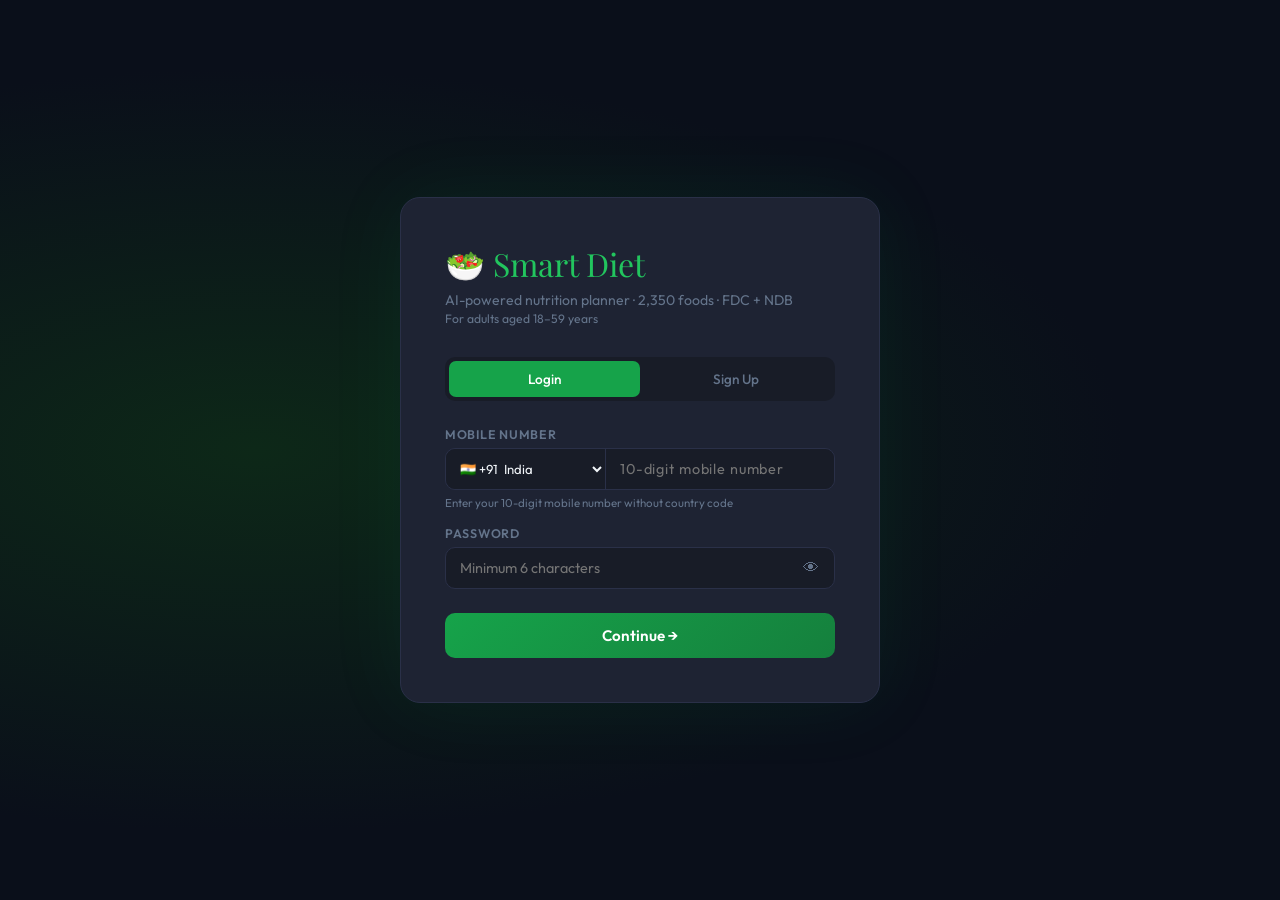
==== index.html @ 5bdab07c "Fix startup crash" ====
<!DOCTYPE html>
<html lang="en">
<head>
<meta charset="UTF-8"/>
<meta name="viewport" content="width=device-width, initial-scale=1.0"/>
<title>Smart Diet Planner</title>
<link href="https://fonts.googleapis.com/css2?family=Playfair+Display:wght@700;900&family=Outfit:wght@300;400;500;600;700&display=swap" rel="stylesheet"/>
<link rel="stylesheet" href="css/styles.css"/>
<!-- ▼ PRODUCTION CONFIG — replace with your Render URL after deploying ▼ -->
<script>
  // Set your Render backend URL here after deploying:
  // window.SMARTDIET_API_URL = 'https://smartdiet-api.onrender.com';
  window.SMARTDIET_API_URL = '';  // Vercel proxies /api/* to Render — leave empty!
</script>
</head>
<body>

<!-- ═══════════════════════════════════════════════════════
     SCREEN 1 — LOGIN / SIGN-UP
════════════════════════════════════════════════════════ -->
<div id="screen-login" class="screen active">
  <div class="login-box">
    <div class="login-title">🥗 Smart Diet</div>
    <div class="login-sub">
      AI-powered nutrition planner · 2,350 foods · FDC + NDB<br/>
      <span style="font-size:.76rem;color:var(--muted)">For adults aged 18–59 years</span>
    </div>

    <div class="mode-toggle">
      <button class="mode-btn active" id="btn-login"  onclick="setMode('login')">Login</button>
      <button class="mode-btn"        id="btn-signup" onclick="setMode('signup')">Sign Up</button>
    </div>

    <!-- ── Sign-up only fields ── -->
    <div id="signup-fields" style="display:none">

      <div style="display:grid;grid-template-columns:1fr 1fr;gap:12px">
        <div class="form-group">
          <label class="form-label">First Name</label>
          <input class="form-input" id="in-fname" placeholder="First name" autocomplete="given-name"/>
        </div>
        <div class="form-group">
          <label class="form-label">Last Name</label>
          <input class="form-input" id="in-lname" placeholder="Last name" autocomplete="family-name"/>
        </div>
      </div>

      <!-- Age field with validation hint -->
      <div class="form-group">
        <label class="form-label">Age (years)</label>
        <input class="form-input" id="in-age" type="number" min="18" max="59"
               placeholder="Enter your age (18–59)" oninput="checkAgeInput(this)"/>
        <div class="form-hint">Must be between 18 and 59 years.</div>
        <div class="age-warn" id="age-warn">
          ⚠ This app supports users aged 18–59 only. Please check your age.
        </div>
      </div>

      <!-- Diet preference -->
      <div class="form-group">
        <label class="form-label">Diet Preference</label>
        <select class="form-select" id="in-diet">
          <option value="vegan">🌱 Vegan</option>
          <option value="non-veg">🍗 Non-Vegetarian</option>
        </select>
      </div>

      <!-- Diabetic status — radio cards -->
      <div class="form-group">
        <label class="form-label">Diabetic Status</label>
        <div class="radio-group" id="diabetic-group">
          <label class="radio-card" id="rc-no" onclick="selectDiabetic('no')">
            <input type="radio" name="diabetic" id="diab-no" value="no" checked/>
            <div>
              <div class="rc-label">✅ Non-Diabetic</div>
              <div class="rc-sub">Standard WHO/FAO targets</div>
            </div>
          </label>
          <label class="radio-card" id="rc-yes" onclick="selectDiabetic('yes')">
            <input type="radio" name="diabetic" id="diab-yes" value="yes"/>
            <div>
              <div class="rc-label">🩺 Diabetic</div>
              <div class="rc-sub">ADA 2024 — low sugar, high fiber</div>
            </div>
          </label>
        </div>
      </div>

    </div><!-- /signup-fields -->

    <!-- ── Shared fields ── -->
    <div class="form-group">
      <label class="form-label">Mobile Number</label>
      <div class="phone-input-wrap">
        <select class="phone-country-select" id="in-country" onchange="updateCountryFlag()">
          <option value="+91"  data-flag="🇮🇳" selected>🇮🇳 +91 &nbsp;India</option>
          <option value="+1"   data-flag="🇺🇸">🇺🇸 +1 &nbsp;&nbsp;USA</option>
          <option value="+1"   data-flag="🇨🇦">🇨🇦 +1 &nbsp;&nbsp;Canada</option>
          <option value="+44"  data-flag="🇬🇧">🇬🇧 +44 &nbsp;UK</option>
          <option value="+61"  data-flag="🇦🇺">🇦🇺 +61 &nbsp;Australia</option>
          <option value="+971" data-flag="🇦🇪">🇦🇪 +971 UAE</option>
          <option value="+65"  data-flag="🇸🇬">🇸🇬 +65 &nbsp;Singapore</option>
          <option value="+60"  data-flag="🇲🇾">🇲🇾 +60 &nbsp;Malaysia</option>
          <option value="+49"  data-flag="🇩🇪">🇩🇪 +49 &nbsp;Germany</option>
          <option value="+33"  data-flag="🇫🇷">🇫🇷 +33 &nbsp;France</option>
          <option value="+86"  data-flag="🇨🇳">🇨🇳 +86 &nbsp;China</option>
          <option value="+81"  data-flag="🇯🇵">🇯🇵 +81 &nbsp;Japan</option>
          <option value="+82"  data-flag="🇰🇷">🇰🇷 +82 &nbsp;South Korea</option>
          <option value="+55"  data-flag="🇧🇷">🇧🇷 +55 &nbsp;Brazil</option>
          <option value="+27"  data-flag="🇿🇦">🇿🇦 +27 &nbsp;South Africa</option>
          <option value="+234" data-flag="🇳🇬">🇳🇬 +234 Nigeria</option>
          <option value="+92"  data-flag="🇵🇰">🇵🇰 +92 &nbsp;Pakistan</option>
          <option value="+880" data-flag="🇧🇩">🇧🇩 +880 Bangladesh</option>
          <option value="+94"  data-flag="🇱🇰">🇱🇰 +94 &nbsp;Sri Lanka</option>
          <option value="+977" data-flag="🇳🇵">🇳🇵 +977 Nepal</option>
        </select>
        <input class="phone-number-input" id="in-mobile" type="tel"
               placeholder="10-digit mobile number"
               maxlength="10" pattern="[0-9]{10}"
               oninput="validatePhone(this)"
               autocomplete="tel-national"/>
      </div>
      <div class="phone-hint" id="phone-hint">
        Enter your 10-digit mobile number without country code
      </div>
      <div class="phone-warn" id="phone-warn" style="display:none">
        ⚠ Please enter a valid 10-digit mobile number (digits only)
      </div>
    </div>
    <div class="form-group">
      <label class="form-label">Password</label>
      <div class="password-wrap">
        <input class="form-input" id="in-pass" type="password"
               placeholder="Minimum 6 characters"
               autocomplete="current-password" oninput="validatePassword(this)"/>
        <button type="button" class="pass-toggle" onclick="togglePassword()" title="Show/hide password">👁</button>
      </div>
      <div class="pass-strength-wrap" id="pass-strength-wrap" style="display:none">
        <div class="pass-strength-bar" id="pass-strength-bar"></div>
        <span class="pass-strength-label" id="pass-strength-label"></span>
      </div>
    </div>

    <button class="btn-primary" onclick="handleAuth()">Continue →</button>
    <div class="login-err" id="login-err"></div>
  </div>
</div>

<!-- ═══════════════════════════════════════════════════════
     SCREEN 2 — MAIN APPLICATION
════════════════════════════════════════════════════════ -->
<div id="screen-app" class="screen">

  <!-- ── Topbar ── -->
  <div class="topbar">
    <div class="logo">
      Smart<span>Diet</span>
      <span class="db-badge">2,350 foods · FDC + NDB</span>
    </div>
    <div class="topbar-right">
      <span id="profile-pill" class="profile-pill healthy">✅ Non-Diabetic</span>
      <div class="user-chip" id="user-chip">User</div>
      <button class="btn-ghost" onclick="signOut()">Sign Out</button>
    </div>
  </div>

  <!-- ── Navigation Tabs ── -->
  <div class="nav-tabs">
    <div class="nav-tab active" id="tab-menu"     onclick="switchTab('menu')"    >📋 Main Menu</div>
    <div class="nav-tab"        id="tab-log"      onclick="switchTab('log')"     >📝 Log Meals</div>
    <div class="nav-tab"        id="tab-plan"     onclick="switchTab('plan')"    >🗓 Weekly Plan</div>
    <div class="nav-tab"        id="tab-summary"  onclick="switchTab('summary')" >📊 Nutrient Summary</div>
    <div class="nav-tab"        id="tab-overview" onclick="switchTab('overview')">📈 Weekly Overview</div>
  </div>

  <!-- ════════════════════════════════════════════
       TAB 1 — MAIN MENU (personalised targets)
  ════════════════════════════════════════════ -->
  <div class="content" id="tab-content-menu">
    <div class="section-title">Ideal Nutrient Intake</div>
    <div class="section-sub">
      Personalised WHO/FAO + ADA 2024 targets for your profile.
      All meal recommendations are generated against these values.
    </div>

    <!-- Profile banner — populated by renderMainMenu() in ui.js -->
    <div id="menu-profile-banner"></div>

    <!-- Ideal cards — populated by renderMainMenu() in ui.js -->
    <div class="ideal-grid" id="menu-ideal-grid">
      <!-- Rendered dynamically per user profile -->
    </div>

    <!-- Daily totals table -->
    <div class="section-title" style="font-size:1.1rem;margin-bottom:10px">Daily Totals</div>
    <div class="table-wrap">
      <table class="data-table">
        <thead>
          <tr>
            <th>Nutrient</th><th>Break-fast</th><th>Lunch</th>
            <th>Snacks</th><th>Dinner</th><th>Daily Total</th>
          </tr>
        </thead>
        <tbody id="menu-totals-table">
          <!-- Rendered dynamically per user profile -->
        </tbody>
      </table>
    </div>
  </div>

  <!-- ════════════════════════════════════════════
       TAB 2 — LOG MEALS
  ════════════════════════════════════════════ -->
  <div class="content fade-in" id="tab-content-log" style="display:none">
    <div class="section-title">Log Your Weekly Meals</div>
    <div class="section-sub" id="log-tab-sub">
      Select a day and log what you ate. Mark skipped meals —
      nutrients are automatically compensated in the next slot.
    </div>

    <div class="day-tabs-row" id="day-tabs-row"></div>

    <div class="adjust-box" id="adjust-box">
      <div class="adjust-box-title">⚡ Missed Meal Compensation Active</div>
      <div class="adjust-box-text" id="adjust-box-text"></div>
    </div>

    <div class="meals-input-grid" id="meals-input-grid"></div>

    <div class="save-row">
      <button class="btn-outline" onclick="clearDay()">Clear Day</button>
      <button class="btn-save"    onclick="saveDay()">Save Day &amp; Generate Plan →</button>
    </div>
  </div>

  <!-- ════════════════════════════════════════════
       TAB 3 — WEEKLY PLAN
  ════════════════════════════════════════════ -->
  <div class="content fade-in" id="tab-content-plan" style="display:none">
    <div class="section-title">Generated Weekly Diet Plan</div>
    <div class="section-sub">
      AI-recommended meals aligned to your profile targets (diet · age · diabetic status).
      Skipped meals show ⚡ Adjusted targets.
    </div>

    <div class="stats-strip"   id="plan-stats"></div>
    <div class="day-tabs-row"  id="plan-day-tabs"></div>
    <div class="plan-grid"     id="plan-grid"></div>
  </div>

  <!-- ════════════════════════════════════════════
       TAB 4 — NUTRIENT SUMMARY
  ════════════════════════════════════════════ -->
  <div class="content fade-in" id="tab-content-summary" style="display:none">
    <div class="section-title">Nutrient Summary</div>
    <div class="section-sub">
      Detailed nutrient breakdown vs your personalised ideal targets.
    </div>

    <div class="selectors-row">
      <span class="sel-label">Day:</span>
      <select class="sel-select" id="sum-day" onchange="renderSummary()"></select>
      <span class="sel-label">Meal:</span>
      <select class="sel-select" id="sum-meal" onchange="renderSummary()">
        <option value="Break-fast">Break-fast</option>
        <option value="Lunch">Lunch</option>
        <option value="Snacks">Snacks</option>
        <option value="Dinner">Dinner</option>
      </select>
      <span class="sel-label">Source:</span>
      <select class="sel-select" id="sum-source" onchange="renderSummary()">
        <option value="log">My Log</option>
        <option value="plan">Generated Plan</option>
      </select>
    </div>

    <div class="table-wrap">
      <table class="data-table">
        <thead>
          <tr>
            <th>Food Name</th><th>Cal</th><th>Protein</th>
            <th>Fat</th><th>Carbs</th><th>Fiber</th><th>Sugar</th>
          </tr>
        </thead>
        <tbody id="sum-tbody"></tbody>
        <tfoot><tr id="sum-tfoot"></tr></tfoot>
      </table>
    </div>

    <div class="section-title" style="font-size:1.1rem;margin-bottom:14px">vs. Ideal Targets</div>
    <div class="vs-grid" id="vs-grid"></div>
  </div>

  <!-- ════════════════════════════════════════════
       TAB 5 — WEEKLY OVERVIEW
  ════════════════════════════════════════════ -->
  <div class="content fade-in" id="tab-content-overview" style="display:none">
    <div class="section-title">Weekly Nutrient Overview</div>
    <div class="section-sub">
      Daily totals vs your profile-specific WHO/FAO + ADA 2024 targets.<br/>
      <span style="color:var(--green)">■ Green</span> = on target (85–115%) &nbsp;
      <span style="color:var(--amber)">■ Amber</span> = below target &nbsp;
      <span style="color:var(--red)">■ Red</span> = exceeds target &nbsp;
      <span style="color:var(--amber);font-size:.8rem">(Sugar row inverted for diabetics — green = under limit)</span>
    </div>
    <div id="weekly-heatmap-wrap"></div>
  </div>

</div><!-- /screen-app -->

<div class="toast" id="toast"></div>

<!-- ════════════════════════════════════════════════════════
     JAVASCRIPT — strict load order
════════════════════════════════════════════════════════ -->
<script src="data/food_db.js"></script>
<script src="js/constants.js"></script>
<script src="js/state.js"></script>
<script src="js/database.js"></script>
<script src="js/compensation.js"></script>
<script src="js/planner.js"></script>
<script src="js/ui.js"></script>
<script src="js/auth.js"></script>
<script src="js/logTab.js"></script>
<script src="js/planTab.js"></script>
<script src="js/summaryTab.js"></script>
<script src="js/overviewTab.js"></script>
<script src="js/app.js"></script>

<!-- Inline helpers for signup form interactivity -->
<script>
'use strict';

/** Live age input validation */
function checkAgeInput(input) {
  const v = parseInt(input.value, 10);
  document.getElementById('age-warn').style.display =
    (!isNaN(v) && (v < 18 || v > 59)) ? 'block' : 'none';
}

/** Visual selection of diabetic radio cards */
function selectDiabetic(val) {
  document.getElementById('rc-no').className  = 'radio-card' + (val === 'no'  ? ' selected-no'  : '');
  document.getElementById('rc-yes').className = 'radio-card' + (val === 'yes' ? ' selected-yes' : '');
  document.getElementById('diab-no').checked  = (val === 'no');
  document.getElementById('diab-yes').checked = (val === 'yes');
  document.getElementById('in-diabetic').value = val;
}

/** Phone number — digits only, exactly 10 */
function validatePhone(input) {
  // Strip non-digits
  input.value = input.value.replace(/\D/g, '').slice(0, 10);
  const warn = document.getElementById('phone-warn');
  const hint = document.getElementById('phone-hint');
  const len  = input.value.length;
  if (len === 0) {
    warn.style.display = 'none'; hint.style.display = 'block';
  } else if (len < 10) {
    warn.style.display = 'none';
    hint.textContent   = (10 - len) + ' more digit' + (10 - len > 1 ? 's' : '') + ' needed';
    hint.style.display = 'block';
  } else {
    warn.style.display = 'none'; hint.style.display = 'none';
  }
}

/** Build full phone ID = countryCode + 10-digit number */
function getFullPhone() {
  const code   = document.getElementById('in-country').value;
  const mobile = document.getElementById('in-mobile').value.trim();
  return code + mobile;   // e.g. "+919876543210"
}

/** Get just the mobile digits */
function getMobileDigits() {
  return document.getElementById('in-mobile').value.trim();
}

/** Update hint when country changes */
function updateCountryFlag() {
  const hint = document.getElementById('phone-hint');
  hint.textContent = 'Enter your 10-digit mobile number without country code';
  hint.style.display = 'block';
}

/** Password strength indicator */
function validatePassword(input) {
  const wrap  = document.getElementById('pass-strength-wrap');
  const bar   = document.getElementById('pass-strength-bar');
  const label = document.getElementById('pass-strength-label');
  const v     = input.value;
  if (!v) { wrap.style.display = 'none'; return; }
  wrap.style.display = 'flex';

  let score = 0;
  if (v.length >= 6)  score++;
  if (v.length >= 10) score++;
  if (/[A-Z]/.test(v)) score++;
  if (/[0-9]/.test(v)) score++;
  if (/[^A-Za-z0-9]/.test(v)) score++;

  const levels = [
    { cls: 'strength-weak',   label: 'Weak',      pct: '20%' },
    { cls: 'strength-weak',   label: 'Weak',      pct: '30%' },
    { cls: 'strength-fair',   label: 'Fair',      pct: '50%' },
    { cls: 'strength-good',   label: 'Good',      pct: '70%' },
    { cls: 'strength-strong', label: 'Strong',    pct: '90%' },
    { cls: 'strength-strong', label: 'Very Strong', pct: '100%' },
  ];
  const lv = levels[Math.min(score, 5)];
  bar.style.width = lv.pct;
  bar.className   = 'pass-strength-bar ' + lv.cls;
  label.textContent = lv.label;
}

/** Toggle password visibility */
function togglePassword() {
  const inp = document.getElementById('in-pass');
  const btn = document.querySelector('.pass-toggle');
  if (inp.type === 'password') { inp.type = 'text';     btn.textContent = '🙈'; }
  else                         { inp.type = 'password'; btn.textContent = '👁'; }
}
</script>

<!-- Hidden select consumed by auth.js for diabetic value -->
<select id="in-diabetic" style="display:none">
  <option value="no" selected>no</option>
  <option value="yes">yes</option>
</select>

</body>
</html>
---- css/styles.css ----
/* ================================================================
   Smart Diet Planner — css/styles.css
   Full design system — dark theme, Playfair Display + Outfit
   Includes: profile banner, diabetic warnings, age/diabetes fields
   ================================================================ */

:root {
  --bg:        #0f1117; --surface: #181c27; --card:   #1e2333; --border: #2a3048;
  --green:     #22c55e; --green2:  #16a34a; --green-dim: #1a3a27;
  --amber:     #f59e0b; --red:     #ef4444; --red-dim:   #3a1a1a;
  --blue:      #3b82f6; --purple:  #a78bfa;
  --text:      #f1f5f9; --muted:   #64748b; --light:  #94a3b8;
  --radius:    14px;    --shadow:  0 4px 24px rgba(0,0,0,.4);
}
*, *::before, *::after { box-sizing: border-box; margin: 0; padding: 0; }
body { background: var(--bg); font-family: 'Outfit', sans-serif; color: var(--text); min-height: 100vh; overflow-x: hidden; }

/* ── SCREENS ── */
.screen { display: none; min-height: 100vh; }
.screen.active { display: flex; flex-direction: column; }

/* ── TOPBAR ── */
.topbar {
  background: linear-gradient(135deg,#0d1f16 0%,#0f1f2e 100%);
  border-bottom: 1px solid var(--border);
  padding: 14px 28px; display: flex; align-items: center; justify-content: space-between;
  position: sticky; top: 0; z-index: 200;
}
.logo { font-family: 'Playfair Display', serif; font-size: 1.3rem; color: var(--green); letter-spacing: .02em; }
.logo span { color: var(--text); font-weight: 300; }
.logo .db-badge { font-size: .6rem; font-weight: 300; color: var(--muted); margin-left: 6px; }
.topbar-right { display: flex; gap: 8px; align-items: center; }
.user-chip {
  background: var(--green-dim); border: 1px solid var(--green2);
  color: var(--green); padding: 5px 14px; border-radius: 99px; font-size: .78rem; font-weight: 600;
}

/* ── Profile pill (next to user chip) ── */
.profile-pill {
  padding: 4px 12px; border-radius: 99px; font-size: .72rem; font-weight: 700;
  border: 1px solid; cursor: default;
}
.profile-pill.healthy  { background: var(--green-dim); color: var(--green);  border-color: var(--green2); }
.profile-pill.diabetic { background: #2a1a0a;           color: var(--amber);  border-color: var(--amber);  }

.btn-ghost {
  background: transparent; border: 1px solid var(--border); color: var(--light);
  padding: 6px 14px; border-radius: 8px; cursor: pointer; font-size: .78rem;
  font-family: 'Outfit', sans-serif; transition: .15s;
}
.btn-ghost:hover { border-color: var(--green); color: var(--green); }

/* ── NAV TABS ── */
.nav-tabs {
  background: var(--surface); border-bottom: 1px solid var(--border);
  display: flex; gap: 2px; padding: 0 28px; overflow-x: auto;
}
.nav-tab {
  padding: 14px 20px; font-size: .82rem; font-weight: 500; color: var(--muted);
  border-bottom: 2px solid transparent; cursor: pointer; white-space: nowrap; transition: .15s;
}
.nav-tab:hover { color: var(--light); }
.nav-tab.active { color: var(--green); border-bottom-color: var(--green); }

.content { flex: 1; padding: 28px; max-width: 1200px; margin: 0 auto; width: 100%; }

/* ── LOGIN ── */
#screen-login {
  background: radial-gradient(ellipse at 20% 50%,#0d2818 0%,#0a0f1a 60%);
  align-items: center; justify-content: center;
}
.login-box {
  background: var(--card); border: 1px solid var(--border); border-radius: 20px;
  padding: 44px; width: 100%; max-width: 480px;
  box-shadow: 0 0 80px rgba(34,197,94,.07);
}
.login-title { font-family: 'Playfair Display', serif; font-size: 2rem; color: var(--green); margin-bottom: 6px; }
.login-sub { color: var(--muted); font-size: .88rem; margin-bottom: 30px; }

.mode-toggle { display: flex; background: var(--surface); border-radius: 10px; padding: 4px; margin-bottom: 26px; }
.mode-btn {
  flex: 1; padding: 9px; border-radius: 7px; border: none; background: transparent;
  color: var(--muted); font-family: 'Outfit', sans-serif; font-size: .85rem; font-weight: 500;
  cursor: pointer; transition: .15s;
}
.mode-btn.active { background: var(--green2); color: #fff; }

.form-group { margin-bottom: 16px; }
.form-label {
  font-size: .78rem; font-weight: 600; color: var(--muted);
  text-transform: uppercase; letter-spacing: .06em; margin-bottom: 6px; display: block;
}
.form-input {
  width: 100%; background: var(--surface); border: 1px solid var(--border); border-radius: 10px;
  padding: 11px 14px; color: var(--text); font-family: 'Outfit', sans-serif;
  font-size: .9rem; outline: none; transition: .15s;
}
.form-input:focus { border-color: var(--green); }
.form-select {
  width: 100%; background: var(--surface); border: 1px solid var(--border); border-radius: 10px;
  padding: 11px 14px; color: var(--text); font-family: 'Outfit', sans-serif;
  font-size: .9rem; outline: none; cursor: pointer; transition: .15s;
}
.form-select:focus { border-color: var(--green); }

/* ── Age input hint ── */
.form-hint {
  font-size: .72rem; color: var(--muted); margin-top: 4px;
}

/* ── Phone input — country code + number ── */
.phone-input-wrap {
  display: flex; gap: 0; border: 1px solid var(--border); border-radius: 10px;
  overflow: hidden; transition: .15s;
}
.phone-input-wrap:focus-within { border-color: var(--green); }
.phone-country-select {
  background: var(--surface); border: none; border-right: 1px solid var(--border);
  color: var(--text); font-family: 'Outfit', sans-serif; font-size: .82rem;
  padding: 11px 10px; outline: none; cursor: pointer; flex-shrink: 0;
  min-width: 130px; max-width: 160px;
}
.phone-number-input {
  flex: 1; background: var(--surface); border: none;
  padding: 11px 14px; color: var(--text); font-family: 'Outfit', sans-serif;
  font-size: .9rem; outline: none; letter-spacing: .06em;
  -moz-appearance: textfield;
}
.phone-number-input::-webkit-outer-spin-button,
.phone-number-input::-webkit-inner-spin-button { -webkit-appearance: none; margin: 0; }
.phone-hint {
  font-size: .72rem; color: var(--muted); margin-top: 5px; transition: .15s;
}
.phone-warn {
  background: var(--red-dim); border: 1px solid var(--red); border-radius: 8px;
  padding: 8px 12px; font-size: .78rem; color: var(--red); margin-top: 6px;
}

/* ── Password — wrap + show/hide toggle ── */
.password-wrap {
  position: relative; display: flex; align-items: center;
}
.password-wrap .form-input {
  padding-right: 44px;
}
.pass-toggle {
  position: absolute; right: 12px; background: none; border: none;
  cursor: pointer; font-size: 1rem; padding: 4px; color: var(--muted);
  transition: .15s; line-height: 1;
}
.pass-toggle:hover { color: var(--light); }

/* ── Password strength bar ── */
.pass-strength-wrap {
  display: flex; align-items: center; gap: 8px; margin-top: 6px;
}
.pass-strength-bar {
  height: 4px; border-radius: 99px; transition: width .3s, background .3s;
  background: var(--border); width: 0;
}
.pass-strength-bar.strength-weak   { background: var(--red); }
.pass-strength-bar.strength-fair   { background: var(--amber); }
.pass-strength-bar.strength-good   { background: var(--blue); }
.pass-strength-bar.strength-strong { background: var(--green); }
.pass-strength-label {
  font-size: .7rem; color: var(--muted); white-space: nowrap; flex-shrink: 0;
}

/* ── Diabetic radio group ── */
.radio-group { display: flex; gap: 10px; margin-top: 6px; }
.radio-card {
  flex: 1; display: flex; align-items: center; gap: 8px;
  background: var(--surface); border: 1.5px solid var(--border); border-radius: 10px;
  padding: 10px 14px; cursor: pointer; transition: .15s;
}
.radio-card:hover { border-color: var(--green); }
.radio-card input[type=radio] { accent-color: var(--green); width: 16px; height: 16px; cursor: pointer; }
.radio-card .rc-label { font-size: .85rem; font-weight: 500; color: var(--light); }
.radio-card .rc-sub { font-size: .7rem; color: var(--muted); }
.radio-card.selected-yes { border-color: var(--amber); background: #1c1a0a; }
.radio-card.selected-yes .rc-label { color: var(--amber); }
.radio-card.selected-no  { border-color: var(--green2); background: var(--green-dim); }
.radio-card.selected-no  .rc-label { color: var(--green); }

/* Age restriction warning box */
.age-warn {
  background: var(--red-dim); border: 1px solid var(--red); border-radius: 8px;
  padding: 10px 14px; font-size: .8rem; color: var(--red); margin-bottom: 14px; display: none;
}

.btn-primary {
  width: 100%; background: linear-gradient(135deg,var(--green2),#15803d);
  border: none; border-radius: 10px; padding: 13px; color: #fff;
  font-family: 'Outfit', sans-serif; font-size: .95rem; font-weight: 600;
  cursor: pointer; transition: .15s; margin-top: 8px;
}
.btn-primary:hover { filter: brightness(1.1); }
.login-err { color: var(--red); font-size: .8rem; margin-top: 10px; text-align: center; display: none; }

/* ── SECTION TITLES ── */
.section-title { font-family: 'Playfair Display', serif; font-size: 1.5rem; color: var(--green); margin-bottom: 6px; }
.section-sub { color: var(--muted); font-size: .85rem; margin-bottom: 22px; }

/* ── PROFILE BANNER (Main Menu) ── */
.profile-banner {
  display: flex; align-items: center; justify-content: space-between;
  border-radius: var(--radius); padding: 16px 20px; margin-bottom: 24px;
  border: 1px solid; gap: 16px; flex-wrap: wrap;
}
.profile-banner.healthy  { background: var(--green-dim); border-color: var(--green2); }
.profile-banner.diabetic { background: #2a1a0a;           border-color: var(--amber);  }
.pb-left { display: flex; align-items: center; gap: 14px; }
.pb-icon { font-size: 1.8rem; }
.pb-title { font-weight: 700; font-size: .95rem; color: var(--text); }
.pb-note  { font-size: .75rem; color: var(--muted); margin-top: 2px; }
.pb-targets { display: flex; gap: 16px; flex-wrap: wrap; }
.pb-stat { font-size: .8rem; color: var(--light); background: rgba(255,255,255,.05); padding: 4px 12px; border-radius: 99px; border: 1px solid var(--border); }

/* ── IDEAL GRID ── */
.ideal-grid { display: grid; grid-template-columns: repeat(4,1fr); gap: 14px; margin-bottom: 28px; }
.ideal-card {
  background: var(--card); border: 1px solid var(--border);
  border-radius: var(--radius); padding: 18px; text-align: center; border-top: 3px solid var(--green2);
}
.ideal-card .ic-icon { font-size: 1.6rem; margin-bottom: 8px; }
.ideal-card .ic-name { font-family: 'Playfair Display', serif; font-size: .95rem; color: var(--green); margin-bottom: 12px; }
.ideal-card .ic-row { display: flex; justify-content: space-between; font-size: .74rem; padding: 3px 0; border-bottom: 1px solid var(--border); }
.ideal-card .ic-row:last-child { border-bottom: none; }
.ideal-card .ic-lbl { color: var(--muted); }
.ideal-card .ic-val { font-weight: 600; color: var(--light); }
.ic-row-warn .ic-lbl { color: var(--amber); }
.ic-row-warn .warn-val { color: var(--amber); }

/* ── DAY CHIPS ── */
.day-tabs-row { display: flex; gap: 6px; margin-bottom: 20px; flex-wrap: wrap; }
.day-chip {
  padding: 7px 16px; border-radius: 99px; cursor: pointer;
  border: 1.5px solid var(--border); background: var(--surface);
  font-size: .8rem; font-weight: 500; color: var(--light); transition: .15s;
}
.day-chip:hover { border-color: var(--green); color: var(--green); }
.day-chip.active { background: var(--green2); border-color: var(--green2); color: #fff; }
.day-chip.has-data::after { content: '•'; margin-left: 4px; color: var(--amber); }
.day-chip.active.has-data::after { color: #fff; }

/* ── MEAL INPUT CARDS ── */
.meals-input-grid { display: grid; grid-template-columns: 1fr 1fr; gap: 16px; }
.meal-input-card { background: var(--card); border: 1px solid var(--border); border-radius: var(--radius); overflow: hidden; }
.meal-input-header { padding: 12px 16px; display: flex; align-items: center; justify-content: space-between; border-bottom: 1px solid var(--border); }
.meal-input-title { font-size: .9rem; font-weight: 600; color: var(--text); }
.meal-skipped-btn { font-size: .72rem; background: transparent; border: 1px solid var(--border); color: var(--muted); padding: 3px 10px; border-radius: 99px; cursor: pointer; transition: .15s; }
.meal-skipped-btn:hover { border-color: var(--amber); color: var(--amber); }
.meal-skipped-btn.skipped { background: var(--red-dim); border-color: var(--red); color: var(--red); }
.meal-input-body { padding: 12px 16px; }

/* ── Autocomplete ── */
.autocomplete-wrap { position: relative; margin-bottom: 10px; }
.autocomplete-input {
  width: 100%; background: var(--surface); border: 1px solid var(--border);
  border-radius: 8px; padding: 9px 12px; color: var(--text);
  font-family: 'Outfit', sans-serif; font-size: .82rem; outline: none; transition: .15s;
}
.autocomplete-input:focus { border-color: var(--green); }
.autocomplete-list {
  position: absolute; top: 100%; left: 0; right: 0; z-index: 100;
  background: var(--card); border: 1px solid var(--border); border-radius: 8px;
  max-height: 200px; overflow-y: auto; box-shadow: var(--shadow); display: none;
}
.autocomplete-list.open { display: block; }
.autocomplete-item { padding: 8px 12px; font-size: .8rem; cursor: pointer; color: var(--light); transition: .12s; }
.autocomplete-item:hover { background: var(--green-dim); color: var(--green); }
.ac-item-warn { border-left: 3px solid var(--amber); }

/* ── Food tags ── */
.selected-foods-list { display: flex; flex-direction: column; gap: 4px; }
.food-tag {
  display: flex; align-items: center; justify-content: space-between;
  background: var(--surface); border: 1px solid var(--border); border-radius: 7px; padding: 5px 10px;
}
.food-tag-warn { border-color: var(--amber); background: #1c1a0a; }
.food-tag-name { font-size: .75rem; color: var(--light); flex: 1; min-width: 0; overflow: hidden; text-overflow: ellipsis; white-space: nowrap; }
.food-tag-cal { font-size: .72rem; color: var(--muted); margin: 0 8px; flex-shrink: 0; }
.food-tag-rm { background: none; border: none; color: var(--muted); cursor: pointer; font-size: .9rem; padding: 0 2px; line-height: 1; }
.food-tag-rm:hover { color: var(--red); }
.tag-sugar-warn { font-size: .65rem; color: var(--amber); background: #2a1a0a; border: 1px solid var(--amber); border-radius: 4px; padding: 1px 5px; margin-right: 4px; flex-shrink: 0; }

/* ── Mini-badges ── */
.meal-nutrient-mini { display: flex; gap: 6px; margin-top: 8px; flex-wrap: wrap; }
.mini-badge { font-size: .68rem; padding: 2px 8px; border-radius: 99px; background: var(--surface); border: 1px solid var(--border); color: var(--muted); }
.mini-badge.ok   { background: var(--green-dim); border-color: var(--green2); color: var(--green); }
.mini-badge.over { background: var(--red-dim);   border-color: var(--red);    color: var(--red);   }
.mini-badge.low  { background: #1c1a0a;          border-color: var(--amber);  color: var(--amber); }

.nutrient-warn { background: var(--red-dim); border: 1px solid var(--red); border-radius: 8px; padding: 8px 12px; font-size: .78rem; color: var(--red); margin-top: 8px; display: none; }
.nutrient-warn.show { display: block; }

/* ── Save row ── */
.save-row { display: flex; gap: 10px; margin-top: 20px; justify-content: flex-end; }
.btn-save { background: linear-gradient(135deg,var(--green2),#15803d); border: none; border-radius: 10px; padding: 11px 28px; color: #fff; font-family: 'Outfit', sans-serif; font-size: .88rem; font-weight: 600; cursor: pointer; transition: .15s; }
.btn-save:hover { filter: brightness(1.1); }
.btn-outline { background: transparent; border: 1px solid var(--border); border-radius: 10px; padding: 11px 20px; color: var(--light); font-family: 'Outfit', sans-serif; font-size: .88rem; cursor: pointer; transition: .15s; }
.btn-outline:hover { border-color: var(--green); color: var(--green); }

/* ── Data table ── */
.table-wrap { background: var(--card); border: 1px solid var(--border); border-radius: var(--radius); overflow: hidden; margin-bottom: 20px; }
.data-table { width: 100%; border-collapse: collapse; font-size: .8rem; }
.data-table thead th { background: #111827; color: var(--muted); padding: 10px 14px; text-align: right; font-weight: 600; font-size: .74rem; text-transform: uppercase; letter-spacing: .05em; }
.data-table thead th:first-child { text-align: left; }
.data-table tbody tr { border-bottom: 1px solid var(--border); transition: .1s; }
.data-table tbody tr:last-child { border-bottom: none; }
.data-table tbody tr:hover { background: #1a2030; }
.data-table tbody td { padding: 10px 14px; text-align: right; color: var(--muted); }
.data-table tbody td:first-child { text-align: left; color: var(--text); font-weight: 500; }
.data-table tfoot td { padding: 10px 14px; text-align: right; font-weight: 700; color: var(--green); background: #0d2818; font-size: .82rem; }
.data-table tfoot td:first-child { text-align: left; }

/* ── Bars ── */
.bar-section { padding: 14px 18px; border-top: 1px solid var(--border); }
.bar-row { display: flex; align-items: center; gap: 10px; margin-bottom: 7px; }
.bar-lbl { font-size: .72rem; color: var(--muted); width: 64px; flex-shrink: 0; }
.bar-track { flex: 1; height: 6px; background: #1e2333; border-radius: 99px; overflow: hidden; }
.bar-fill { height: 100%; border-radius: 99px; transition: width .5s cubic-bezier(.4,0,.2,1); }
.bar-fill.ok   { background: var(--green); }
.bar-fill.over { background: var(--red);   }
.bar-fill.low  { background: var(--amber); }
.bar-pct { font-size: .7rem; width: 34px; text-align: right; color: var(--muted); flex-shrink: 0; }

/* ── vs-ideal grid ── */
.vs-grid { display: grid; grid-template-columns: repeat(3,1fr); gap: 12px; margin-bottom: 20px; }
.vs-card { background: var(--card); border: 1px solid var(--border); border-radius: var(--radius); padding: 16px; }
.vs-card-warn { border-color: var(--amber); background: #1c1a0a; }
.vs-lbl { font-size: .7rem; font-weight: 700; color: var(--muted); text-transform: uppercase; letter-spacing: .07em; margin-bottom: 4px; }
.vs-nums { display: flex; gap: 6px; align-items: baseline; margin-bottom: 8px; }
.vs-actual { font-family: 'Playfair Display', serif; font-size: 1.4rem; color: var(--text); }
.vs-sep    { color: var(--muted); }
.vs-ideal  { font-size: .85rem; color: var(--muted); }
.warn-val  { color: var(--amber) !important; }
.vs-badge { display: inline-block; font-size: .7rem; font-weight: 700; padding: 2px 10px; border-radius: 99px; }
.vs-badge.ok   { background: var(--green-dim); color: var(--green); border: 1px solid var(--green2); }
.vs-badge.over { background: var(--red-dim);   color: var(--red);   border: 1px solid var(--red);   }
.vs-badge.low  { background: #1c1a0a;          color: var(--amber); border: 1px solid var(--amber); }
.vs-badge.near { background: #1a1f35;          color: var(--blue);  border: 1px solid var(--blue);  }

/* ── Weekly heatmap ── */
.wh-row { display: grid; grid-template-columns: 110px repeat(7,1fr); gap: 6px; align-items: center; margin-bottom: 6px; }
.wh-header { text-align: center; font-size: .72rem; font-weight: 700; color: var(--green); padding: 6px; background: var(--green-dim); border-radius: 7px; }
.wh-label  { font-size: .74rem; font-weight: 600; color: var(--muted); }
.wh-cell   { border-radius: 8px; padding: 7px 4px; text-align: center; font-size: .74rem; font-weight: 700; border: 1px solid var(--border); cursor: default; }
.wh-cell.good  { background: var(--green-dim); color: var(--green); border-color: #1a4d2a; }
.wh-cell.over  { background: var(--red-dim);   color: var(--red);   border-color: #4d1a1a; }
.wh-cell.low   { background: #1c1a0a;          color: var(--amber); border-color: #4d3a0a; }
.wh-cell.empty { background: var(--surface);   color: var(--border); }

/* ── Plan tab ── */
.plan-grid { display: grid; grid-template-columns: 1fr 1fr; gap: 16px; }
.plan-meal-card { background: var(--card); border: 1px solid var(--border); border-radius: var(--radius); overflow: hidden; }
.plan-meal-header { padding: 12px 16px; background: linear-gradient(135deg,#0d1f16,#0f1a2e); border-bottom: 1px solid var(--border); display: flex; justify-content: space-between; align-items: center; }
.plan-meal-title  { font-size: .9rem; font-weight: 700; color: var(--text); }
.plan-meal-status { font-size: .72rem; padding: 2px 9px; border-radius: 99px; }
.status-ok       { background: var(--green-dim); color: var(--green); border: 1px solid var(--green2); }
.status-skipped  { background: var(--red-dim);   color: var(--red);   border: 1px solid var(--red);   }
.status-adjusted { background: #1c1a0a;          color: var(--amber); border: 1px solid var(--amber); }

/* ── Stats strip ── */
.stats-strip { display: grid; grid-template-columns: repeat(4,1fr); gap: 12px; margin-bottom: 24px; }
.stat-card { background: var(--card); border: 1px solid var(--border); border-radius: var(--radius); padding: 16px; text-align: center; }
.stat-num  { font-family: 'Playfair Display', serif; font-size: 1.6rem; color: var(--green); margin-bottom: 2px; }
.stat-lbl  { font-size: .72rem; color: var(--muted); font-weight: 500; }

/* ── Selectors ── */
.selectors-row { display: flex; gap: 12px; margin-bottom: 20px; flex-wrap: wrap; align-items: center; }
.sel-label  { font-size: .8rem; color: var(--muted); font-weight: 600; }
.sel-select { background: var(--surface); border: 1px solid var(--border); border-radius: 8px; padding: 8px 14px; color: var(--text); font-family: 'Outfit', sans-serif; font-size: .83rem; outline: none; cursor: pointer; }
.sel-select:focus { border-color: var(--green); }

/* ── Adjust box ── */
.adjust-box { background: linear-gradient(135deg,#1c1a0a,#1a1200); border: 1px solid var(--amber); border-radius: var(--radius); padding: 16px; margin-bottom: 16px; display: none; }
.adjust-box.show { display: block; }
.adjust-box-title { font-size: .85rem; font-weight: 700; color: var(--amber); margin-bottom: 6px; }
.adjust-box-text  { font-size: .8rem; color: var(--light); line-height: 1.5; }

/* ── Toast ── */
.toast { position: fixed; bottom: 24px; right: 24px; z-index: 999; background: var(--surface); border: 1px solid var(--border); border-radius: 12px; padding: 12px 20px; font-size: .83rem; color: var(--text); box-shadow: var(--shadow); transform: translateY(80px); opacity: 0; transition: .3s cubic-bezier(.4,0,.2,1); pointer-events: none; }
.toast.show  { transform: translateY(0); opacity: 1; }
.toast.green { border-color: var(--green2); background: var(--green-dim); }
.toast.red   { border-color: var(--red);    background: var(--red-dim);   }
.toast.amber { border-color: var(--amber);  background: #1c1a0a;          }

@keyframes fadeIn { from { opacity:0; transform:translateY(10px); } to { opacity:1; transform:translateY(0); } }
.fade-in { animation: fadeIn .3s ease both; }

@media (max-width:700px) {
  .ideal-grid { grid-template-columns: 1fr 1fr; }
  .meals-input-grid { grid-template-columns: 1fr; }
  .plan-grid { grid-template-columns: 1fr; }
  .vs-grid { grid-template-columns: 1fr 1fr; }
  .stats-strip { grid-template-columns: 1fr 1fr; }
  .wh-row { grid-template-columns: 80px repeat(7,1fr); }
  .content { padding: 16px; }
  .radio-group { flex-direction: column; }
  .profile-banner { flex-direction: column; align-items: flex-start; }
}
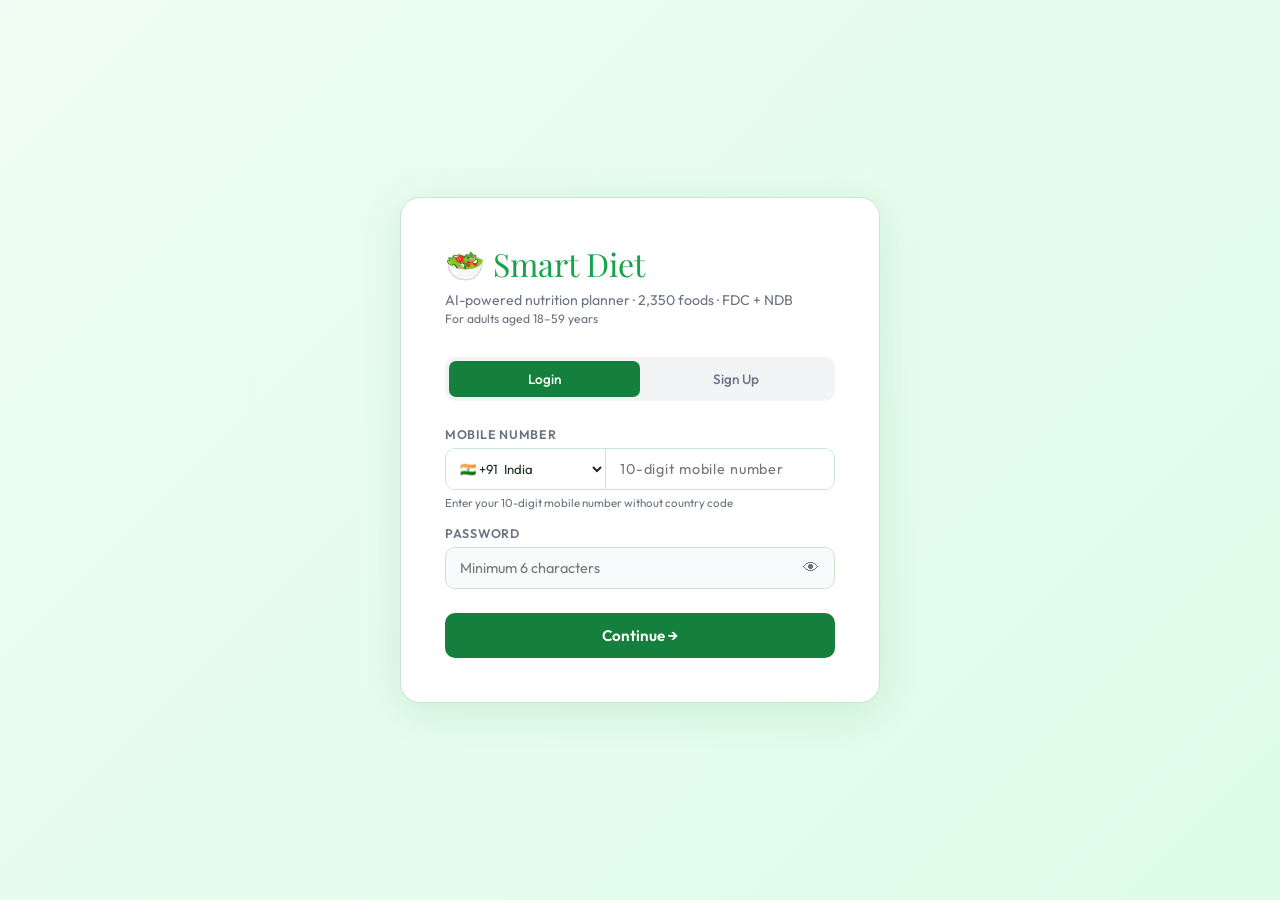
==== commit 15226215: "Height in feet and inches" ====
--- a/index.html
+++ b/index.html
@@ -45,7 +45,7 @@
         </div>
       </div>
 
-      <!-- Age field with validation hint -->
+      <!-- Age + Weight + Height row -->
       <div class="form-group">
         <label class="form-label">Age (years)</label>
         <input class="form-input" id="in-age" type="number" min="18" max="59"
@@ -53,6 +53,60 @@
         <div class="form-hint">Must be between 18 and 59 years.</div>
         <div class="age-warn" id="age-warn">
           ⚠ This app supports users aged 18–59 only. Please check your age.
+        </div>
+      </div>
+
+      <div style="display:grid;grid-template-columns:1fr 1fr;gap:12px">
+        <div class="form-group">
+          <label class="form-label">Weight (kg)</label>
+          <input class="form-input" id="in-weight" type="number" min="30" max="250"
+                 placeholder="e.g. 70" oninput="validateWeight(this)"/>
+          <div class="form-hint" id="weight-hint">Your current body weight</div>
+          <div class="age-warn" id="weight-warn" style="display:none">
+            ⚠ Please enter a valid weight (30–250 kg)
+          </div>
+        </div>
+        <div class="form-group">
+          <label class="form-label">Height</label>
+          <div class="height-input-wrap">
+            <select class="height-select" id="in-height-ft" onchange="validateHeight()">
+              <option value="">ft</option>
+              <option value="4">4 ft</option>
+              <option value="5">5 ft</option>
+              <option value="6">6 ft</option>
+              <option value="7">7 ft</option>
+            </select>
+            <select class="height-select" id="in-height-in" onchange="validateHeight()">
+              <option value="0">0 in</option>
+              <option value="1">1 in</option>
+              <option value="2">2 in</option>
+              <option value="3">3 in</option>
+              <option value="4">4 in</option>
+              <option value="5">5 in</option>
+              <option value="6">6 in</option>
+              <option value="7">7 in</option>
+              <option value="8">8 in</option>
+              <option value="9">9 in</option>
+              <option value="10">10 in</option>
+              <option value="11">11 in</option>
+            </select>
+          </div>
+          <div class="form-hint" id="height-hint">Select your height in feet and inches</div>
+          <div class="age-warn" id="height-warn" style="display:none">
+            ⚠ Please select your height
+          </div>
+        </div>
+      </div>
+
+      <!-- BMI display (auto-calculated) -->
+      <div class="bmi-card" id="bmi-card" style="display:none">
+        <div class="bmi-left">
+          <span class="bmi-label">BMI</span>
+          <span class="bmi-value" id="bmi-value">—</span>
+        </div>
+        <div class="bmi-right">
+          <span class="bmi-cat" id="bmi-cat">—</span>
+          <span class="bmi-note" id="bmi-note">—</span>
         </div>
       </div>
 
@@ -384,6 +438,76 @@
   hint.style.display = 'block';
 }
 
+/** Weight validation */
+function validateWeight(input) {
+  var v = parseFloat(input.value);
+  var warn  = document.getElementById('weight-warn');
+  var hint  = document.getElementById('weight-hint');
+  warn.style.display = (!isNaN(v) && (v < 30 || v > 250)) ? 'block' : 'none';
+  if (!isNaN(v) && v >= 30 && v <= 250) {
+    hint.textContent = v + ' kg — good';
+    _calcBMI();
+  } else {
+    hint.textContent = 'Your current body weight';
+  }
+}
+
+/** Height validation — feet and inches */
+function validateHeight() {
+  var ft   = parseInt(document.getElementById('in-height-ft').value) || 0;
+  var ins  = parseInt(document.getElementById('in-height-in').value) || 0;
+  var warn = document.getElementById('height-warn');
+  var hint = document.getElementById('height-hint');
+  if (ft < 4) {
+    warn.style.display = 'none';
+    hint.textContent = 'Select your height in feet and inches';
+    return;
+  }
+  warn.style.display = 'none';
+  // Convert to cm for BMI calculation
+  var totalInches = (ft * 12) + ins;
+  var cm = Math.round(totalInches * 2.54);
+  hint.textContent = ft + ' ft ' + ins + ' in  =  ' + cm + ' cm';
+  _calcBMI();
+}
+
+/** Get height in cm from feet+inches */
+function getHeightCm() {
+  var ft  = parseInt(document.getElementById('in-height-ft').value) || 0;
+  var ins = parseInt(document.getElementById('in-height-in').value) || 0;
+  if (ft < 4) return 0;
+  return Math.round(((ft * 12) + ins) * 2.54);
+}
+
+/** Get height display string e.g. "5 ft 7 in" */
+function getHeightDisplay() {
+  var ft  = parseInt(document.getElementById('in-height-ft').value) || 0;
+  var ins = parseInt(document.getElementById('in-height-in').value) || 0;
+  if (ft < 4) return '';
+  return ft + ' ft ' + ins + ' in';
+}
+
+/** Auto-calculate and display BMI */
+function _calcBMI() {
+  var w = parseFloat(document.getElementById('in-weight').value);
+  var h = getHeightCm();
+  var card = document.getElementById('bmi-card');
+  if (isNaN(w) || w < 30 || h < 100) { card.style.display='none'; return; }
+  var bmi = w / ((h/100) * (h/100));
+  var bmiRound = bmi.toFixed(1);
+  var cat, note, cls;
+  if      (bmi < 18.5) { cat='Underweight'; note='Consider increasing calorie intake'; cls='bmi-under'; }
+  else if (bmi < 25)   { cat='Normal weight'; note='Healthy range — maintain your diet'; cls='bmi-normal'; }
+  else if (bmi < 30)   { cat='Overweight'; note='Consider reducing calorie intake'; cls='bmi-over'; }
+  else                  { cat='Obese'; note='Recommend consulting a nutritionist'; cls='bmi-obese'; }
+  document.getElementById('bmi-value').textContent = bmiRound;
+  document.getElementById('bmi-cat').textContent   = cat;
+  document.getElementById('bmi-note').textContent  = note;
+  document.getElementById('bmi-value').className   = 'bmi-value ' + cls;
+  document.getElementById('bmi-cat').className     = 'bmi-cat ' + cls;
+  card.style.display = 'flex';
+}
+
 /** Password strength indicator */
 function validatePassword(input) {
   const wrap  = document.getElementById('pass-strength-wrap');
--- a/css/styles.css
+++ b/css/styles.css
@@ -5,12 +5,13 @@
    ================================================================ */
 
 :root {
-  --bg:        #0f1117; --surface: #181c27; --card:   #1e2333; --border: #2a3048;
-  --green:     #22c55e; --green2:  #16a34a; --green-dim: #1a3a27;
-  --amber:     #f59e0b; --red:     #ef4444; --red-dim:   #3a1a1a;
-  --blue:      #3b82f6; --purple:  #a78bfa;
-  --text:      #f1f5f9; --muted:   #64748b; --light:  #94a3b8;
-  --radius:    14px;    --shadow:  0 4px 24px rgba(0,0,0,.4);
+  /* ── Clean Light Theme ── */
+  --bg:        #f0f7f4; --surface: #ffffff; --card:   #ffffff; --border: #c8e6d0;
+  --green:     #16a34a; --green2:  #15803d; --green-dim: #dcfce7;
+  --amber:     #d97706; --red:     #dc2626; --red-dim:   #fee2e2;
+  --blue:      #2563eb; --purple:  #7c3aed;
+  --text:      #1a2e1f; --muted:   #6b7280; --light:  #374151;
+  --radius:    14px;    --shadow:  0 2px 16px rgba(0,0,0,.08);
 }
 *, *::before, *::after { box-sizing: border-box; margin: 0; padding: 0; }
 body { background: var(--bg); font-family: 'Outfit', sans-serif; color: var(--text); min-height: 100vh; overflow-x: hidden; }
@@ -21,18 +22,18 @@
 
 /* ── TOPBAR ── */
 .topbar {
-  background: linear-gradient(135deg,#0d1f16 0%,#0f1f2e 100%);
+  background: linear-gradient(135deg,#15803d 0%,#166534 100%);
   border-bottom: 1px solid var(--border);
   padding: 14px 28px; display: flex; align-items: center; justify-content: space-between;
   position: sticky; top: 0; z-index: 200;
 }
-.logo { font-family: 'Playfair Display', serif; font-size: 1.3rem; color: var(--green); letter-spacing: .02em; }
-.logo span { color: var(--text); font-weight: 300; }
+.logo { font-family: 'Playfair Display', serif; font-size: 1.3rem; color: #ffffff; letter-spacing: .02em; }
+.logo span { color: rgba(255,255,255,0.85); font-weight: 300; }
 .logo .db-badge { font-size: .6rem; font-weight: 300; color: var(--muted); margin-left: 6px; }
 .topbar-right { display: flex; gap: 8px; align-items: center; }
 .user-chip {
-  background: var(--green-dim); border: 1px solid var(--green2);
-  color: var(--green); padding: 5px 14px; border-radius: 99px; font-size: .78rem; font-weight: 600;
+  background: rgba(255,255,255,0.2); border: 1.5px solid rgba(255,255,255,0.5);
+  color: #ffffff; padding: 5px 14px; border-radius: 99px; font-size: .78rem; font-weight: 600;
 }
 
 /* ── Profile pill (next to user chip) ── */
@@ -40,19 +41,19 @@
   padding: 4px 12px; border-radius: 99px; font-size: .72rem; font-weight: 700;
   border: 1px solid; cursor: default;
 }
-.profile-pill.healthy  { background: var(--green-dim); color: var(--green);  border-color: var(--green2); }
-.profile-pill.diabetic { background: #2a1a0a;           color: var(--amber);  border-color: var(--amber);  }
+.profile-pill.healthy  { background: rgba(255,255,255,0.2); color: #ffffff; border-color: rgba(255,255,255,0.5); }
+.profile-pill.diabetic { background: #fff8ec;           color: var(--amber);  border-color: var(--amber);  }
 
 .btn-ghost {
-  background: transparent; border: 1px solid var(--border); color: var(--light);
+  background: rgba(255,255,255,0.2); border: 1.5px solid rgba(255,255,255,0.6); color: #ffffff;
   padding: 6px 14px; border-radius: 8px; cursor: pointer; font-size: .78rem;
-  font-family: 'Outfit', sans-serif; transition: .15s;
-}
-.btn-ghost:hover { border-color: var(--green); color: var(--green); }
+  font-family: 'Outfit', sans-serif; transition: .15s; font-weight: 500;
+}
+.btn-ghost:hover { background: rgba(255,255,255,0.35); border-color: #ffffff; color: #ffffff; }
 
 /* ── NAV TABS ── */
 .nav-tabs {
-  background: var(--surface); border-bottom: 1px solid var(--border);
+  background: #ffffff; border-bottom: 2px solid var(--border);
   display: flex; gap: 2px; padding: 0 28px; overflow-x: auto;
 }
 .nav-tab {
@@ -66,18 +67,18 @@
 
 /* ── LOGIN ── */
 #screen-login {
-  background: radial-gradient(ellipse at 20% 50%,#0d2818 0%,#0a0f1a 60%);
+  background: linear-gradient(135deg,#f0fdf4 0%,#dcfce7 100%);
   align-items: center; justify-content: center;
 }
 .login-box {
-  background: var(--card); border: 1px solid var(--border); border-radius: 20px;
+  background: #ffffff; border: 1px solid #c8e6d0; border-radius: 20px;
   padding: 44px; width: 100%; max-width: 480px;
-  box-shadow: 0 0 80px rgba(34,197,94,.07);
+  box-shadow: 0 8px 40px rgba(21,128,61,.12);
 }
 .login-title { font-family: 'Playfair Display', serif; font-size: 2rem; color: var(--green); margin-bottom: 6px; }
 .login-sub { color: var(--muted); font-size: .88rem; margin-bottom: 30px; }
 
-.mode-toggle { display: flex; background: var(--surface); border-radius: 10px; padding: 4px; margin-bottom: 26px; }
+.mode-toggle { display: flex; background: #f3f4f6; border-radius: 10px; padding: 4px; margin-bottom: 26px; }
 .mode-btn {
   flex: 1; padding: 9px; border-radius: 7px; border: none; background: transparent;
   color: var(--muted); font-family: 'Outfit', sans-serif; font-size: .85rem; font-weight: 500;
@@ -91,7 +92,7 @@
   text-transform: uppercase; letter-spacing: .06em; margin-bottom: 6px; display: block;
 }
 .form-input {
-  width: 100%; background: var(--surface); border: 1px solid var(--border); border-radius: 10px;
+  width: 100%; background: #f9fafb; border: 1.5px solid var(--border); border-radius: 10px;
   padding: 11px 14px; color: var(--text); font-family: 'Outfit', sans-serif;
   font-size: .9rem; outline: none; transition: .15s;
 }
@@ -177,9 +178,9 @@
 .radio-card input[type=radio] { accent-color: var(--green); width: 16px; height: 16px; cursor: pointer; }
 .radio-card .rc-label { font-size: .85rem; font-weight: 500; color: var(--light); }
 .radio-card .rc-sub { font-size: .7rem; color: var(--muted); }
-.radio-card.selected-yes { border-color: var(--amber); background: #1c1a0a; }
+.radio-card.selected-yes { border-color: var(--amber); background: #fffbeb; }
 .radio-card.selected-yes .rc-label { color: var(--amber); }
-.radio-card.selected-no  { border-color: var(--green2); background: var(--green-dim); }
+.radio-card.selected-no  { border-color: var(--green2); background: #dcfce7; }
 .radio-card.selected-no  .rc-label { color: var(--green); }
 
 /* Age restriction warning box */
@@ -207,8 +208,8 @@
   border-radius: var(--radius); padding: 16px 20px; margin-bottom: 24px;
   border: 1px solid; gap: 16px; flex-wrap: wrap;
 }
-.profile-banner.healthy  { background: var(--green-dim); border-color: var(--green2); }
-.profile-banner.diabetic { background: #2a1a0a;           border-color: var(--amber);  }
+.profile-banner.healthy  { background: #f0fdf4; border-color: var(--green2); }
+.profile-banner.diabetic { background: #fff8ec;           border-color: var(--amber);  }
 .pb-left { display: flex; align-items: center; gap: 14px; }
 .pb-icon { font-size: 1.8rem; }
 .pb-title { font-weight: 700; font-size: .95rem; color: var(--text); }
@@ -245,7 +246,7 @@
 
 /* ── MEAL INPUT CARDS ── */
 .meals-input-grid { display: grid; grid-template-columns: 1fr 1fr; gap: 16px; }
-.meal-input-card { background: var(--card); border: 1px solid var(--border); border-radius: var(--radius); overflow: hidden; }
+.meal-input-card { background: #ffffff; border: 1px solid var(--border); border-radius: var(--radius); overflow: hidden; }
 .meal-input-header { padding: 12px 16px; display: flex; align-items: center; justify-content: space-between; border-bottom: 1px solid var(--border); }
 .meal-input-title { font-size: .9rem; font-weight: 600; color: var(--text); }
 .meal-skipped-btn { font-size: .72rem; background: transparent; border: 1px solid var(--border); color: var(--muted); padding: 3px 10px; border-radius: 99px; cursor: pointer; transition: .15s; }
@@ -263,7 +264,7 @@
 .autocomplete-input:focus { border-color: var(--green); }
 .autocomplete-list {
   position: absolute; top: 100%; left: 0; right: 0; z-index: 100;
-  background: var(--card); border: 1px solid var(--border); border-radius: 8px;
+  background: #ffffff; border: 1px solid var(--border); border-radius: 8px;
   max-height: 200px; overflow-y: auto; box-shadow: var(--shadow); display: none;
 }
 .autocomplete-list.open { display: block; }
@@ -277,19 +278,19 @@
   display: flex; align-items: center; justify-content: space-between;
   background: var(--surface); border: 1px solid var(--border); border-radius: 7px; padding: 5px 10px;
 }
-.food-tag-warn { border-color: var(--amber); background: #1c1a0a; }
+.food-tag-warn { border-color: var(--amber); background: #fffbeb; }
 .food-tag-name { font-size: .75rem; color: var(--light); flex: 1; min-width: 0; overflow: hidden; text-overflow: ellipsis; white-space: nowrap; }
 .food-tag-cal { font-size: .72rem; color: var(--muted); margin: 0 8px; flex-shrink: 0; }
 .food-tag-rm { background: none; border: none; color: var(--muted); cursor: pointer; font-size: .9rem; padding: 0 2px; line-height: 1; }
 .food-tag-rm:hover { color: var(--red); }
-.tag-sugar-warn { font-size: .65rem; color: var(--amber); background: #2a1a0a; border: 1px solid var(--amber); border-radius: 4px; padding: 1px 5px; margin-right: 4px; flex-shrink: 0; }
+.tag-sugar-warn { font-size: .65rem; color: var(--amber); background: #fff8ec; border: 1px solid var(--amber); border-radius: 4px; padding: 1px 5px; margin-right: 4px; flex-shrink: 0; }
 
 /* ── Mini-badges ── */
 .meal-nutrient-mini { display: flex; gap: 6px; margin-top: 8px; flex-wrap: wrap; }
 .mini-badge { font-size: .68rem; padding: 2px 8px; border-radius: 99px; background: var(--surface); border: 1px solid var(--border); color: var(--muted); }
-.mini-badge.ok   { background: var(--green-dim); border-color: var(--green2); color: var(--green); }
+.mini-badge.ok   { background: #dcfce7; border-color: var(--green2); color: var(--green); }
 .mini-badge.over { background: var(--red-dim);   border-color: var(--red);    color: var(--red);   }
-.mini-badge.low  { background: #1c1a0a;          border-color: var(--amber);  color: var(--amber); }
+.mini-badge.low  { background: #fffbeb;          border-color: var(--amber);  color: var(--amber); }
 
 .nutrient-warn { background: var(--red-dim); border: 1px solid var(--red); border-radius: 8px; padding: 8px 12px; font-size: .78rem; color: var(--red); margin-top: 8px; display: none; }
 .nutrient-warn.show { display: block; }
@@ -302,23 +303,23 @@
 .btn-outline:hover { border-color: var(--green); color: var(--green); }
 
 /* ── Data table ── */
-.table-wrap { background: var(--card); border: 1px solid var(--border); border-radius: var(--radius); overflow: hidden; margin-bottom: 20px; }
+.table-wrap { background: #ffffff; border: 1px solid var(--border); border-radius: var(--radius); overflow: hidden; margin-bottom: 20px; }
 .data-table { width: 100%; border-collapse: collapse; font-size: .8rem; }
-.data-table thead th { background: #111827; color: var(--muted); padding: 10px 14px; text-align: right; font-weight: 600; font-size: .74rem; text-transform: uppercase; letter-spacing: .05em; }
+.data-table thead th { background: #166534; color: var(--muted); padding: 10px 14px; text-align: right; font-weight: 600; font-size: .74rem; text-transform: uppercase; letter-spacing: .05em; }
 .data-table thead th:first-child { text-align: left; }
 .data-table tbody tr { border-bottom: 1px solid var(--border); transition: .1s; }
 .data-table tbody tr:last-child { border-bottom: none; }
-.data-table tbody tr:hover { background: #1a2030; }
+.data-table tbody tr:hover { background: #f0fdf4; }
 .data-table tbody td { padding: 10px 14px; text-align: right; color: var(--muted); }
 .data-table tbody td:first-child { text-align: left; color: var(--text); font-weight: 500; }
-.data-table tfoot td { padding: 10px 14px; text-align: right; font-weight: 700; color: var(--green); background: #0d2818; font-size: .82rem; }
+.data-table tfoot td { padding: 10px 14px; text-align: right; font-weight: 700; color: var(--green2); background: #dcfce7; font-size: .82rem; }
 .data-table tfoot td:first-child { text-align: left; }
 
 /* ── Bars ── */
 .bar-section { padding: 14px 18px; border-top: 1px solid var(--border); }
 .bar-row { display: flex; align-items: center; gap: 10px; margin-bottom: 7px; }
 .bar-lbl { font-size: .72rem; color: var(--muted); width: 64px; flex-shrink: 0; }
-.bar-track { flex: 1; height: 6px; background: #1e2333; border-radius: 99px; overflow: hidden; }
+.bar-track { flex: 1; height: 6px; background: #e5e7eb; border-radius: 99px; overflow: hidden; }
 .bar-fill { height: 100%; border-radius: 99px; transition: width .5s cubic-bezier(.4,0,.2,1); }
 .bar-fill.ok   { background: var(--green); }
 .bar-fill.over { background: var(--red);   }
@@ -328,7 +329,7 @@
 /* ── vs-ideal grid ── */
 .vs-grid { display: grid; grid-template-columns: repeat(3,1fr); gap: 12px; margin-bottom: 20px; }
 .vs-card { background: var(--card); border: 1px solid var(--border); border-radius: var(--radius); padding: 16px; }
-.vs-card-warn { border-color: var(--amber); background: #1c1a0a; }
+.vs-card-warn { border-color: var(--amber); background: #fffbeb; }
 .vs-lbl { font-size: .7rem; font-weight: 700; color: var(--muted); text-transform: uppercase; letter-spacing: .07em; margin-bottom: 4px; }
 .vs-nums { display: flex; gap: 6px; align-items: baseline; margin-bottom: 8px; }
 .vs-actual { font-family: 'Playfair Display', serif; font-size: 1.4rem; color: var(--text); }
@@ -336,30 +337,30 @@
 .vs-ideal  { font-size: .85rem; color: var(--muted); }
 .warn-val  { color: var(--amber) !important; }
 .vs-badge { display: inline-block; font-size: .7rem; font-weight: 700; padding: 2px 10px; border-radius: 99px; }
-.vs-badge.ok   { background: var(--green-dim); color: var(--green); border: 1px solid var(--green2); }
+.vs-badge.ok   { background: #dcfce7; color: var(--green); border: 1px solid var(--green2); }
 .vs-badge.over { background: var(--red-dim);   color: var(--red);   border: 1px solid var(--red);   }
-.vs-badge.low  { background: #1c1a0a;          color: var(--amber); border: 1px solid var(--amber); }
+.vs-badge.low  { background: #fffbeb;          color: var(--amber); border: 1px solid var(--amber); }
 .vs-badge.near { background: #1a1f35;          color: var(--blue);  border: 1px solid var(--blue);  }
 
 /* ── Weekly heatmap ── */
 .wh-row { display: grid; grid-template-columns: 110px repeat(7,1fr); gap: 6px; align-items: center; margin-bottom: 6px; }
-.wh-header { text-align: center; font-size: .72rem; font-weight: 700; color: var(--green); padding: 6px; background: var(--green-dim); border-radius: 7px; }
+.wh-header { text-align: center; font-size: .72rem; font-weight: 700; color: var(--green); padding: 6px; background: #dcfce7; border-radius: 7px; }
 .wh-label  { font-size: .74rem; font-weight: 600; color: var(--muted); }
 .wh-cell   { border-radius: 8px; padding: 7px 4px; text-align: center; font-size: .74rem; font-weight: 700; border: 1px solid var(--border); cursor: default; }
-.wh-cell.good  { background: var(--green-dim); color: var(--green); border-color: #1a4d2a; }
-.wh-cell.over  { background: var(--red-dim);   color: var(--red);   border-color: #4d1a1a; }
-.wh-cell.low   { background: #1c1a0a;          color: var(--amber); border-color: #4d3a0a; }
-.wh-cell.empty { background: var(--surface);   color: var(--border); }
+.wh-cell.good  { background: #dcfce7; color: var(--green); border-color: #1a4d2a; }
+.wh-cell.over  { background: #fee2e2;   color: var(--red);   border-color: #4d1a1a; }
+.wh-cell.low   { background: #fffbeb;          color: var(--amber); border-color: #4d3a0a; }
+.wh-cell.empty { background: #f9fafb;   color: var(--border); }
 
 /* ── Plan tab ── */
 .plan-grid { display: grid; grid-template-columns: 1fr 1fr; gap: 16px; }
-.plan-meal-card { background: var(--card); border: 1px solid var(--border); border-radius: var(--radius); overflow: hidden; }
-.plan-meal-header { padding: 12px 16px; background: linear-gradient(135deg,#0d1f16,#0f1a2e); border-bottom: 1px solid var(--border); display: flex; justify-content: space-between; align-items: center; }
+.plan-meal-card { background: #ffffff; border: 1px solid var(--border); border-radius: var(--radius); overflow: hidden; }
+.plan-meal-header { padding: 12px 16px; background: linear-gradient(135deg,#15803d,#166534); border-bottom: 1px solid var(--border); display: flex; justify-content: space-between; align-items: center; }
 .plan-meal-title  { font-size: .9rem; font-weight: 700; color: var(--text); }
 .plan-meal-status { font-size: .72rem; padding: 2px 9px; border-radius: 99px; }
 .status-ok       { background: var(--green-dim); color: var(--green); border: 1px solid var(--green2); }
 .status-skipped  { background: var(--red-dim);   color: var(--red);   border: 1px solid var(--red);   }
-.status-adjusted { background: #1c1a0a;          color: var(--amber); border: 1px solid var(--amber); }
+.status-adjusted { background: #fffbeb;          color: var(--amber); border: 1px solid var(--amber); }
 
 /* ── Stats strip ── */
 .stats-strip { display: grid; grid-template-columns: repeat(4,1fr); gap: 12px; margin-bottom: 24px; }
@@ -374,20 +375,55 @@
 .sel-select:focus { border-color: var(--green); }
 
 /* ── Adjust box ── */
-.adjust-box { background: linear-gradient(135deg,#1c1a0a,#1a1200); border: 1px solid var(--amber); border-radius: var(--radius); padding: 16px; margin-bottom: 16px; display: none; }
+.adjust-box { background: #fffbeb; border: 1px solid var(--amber); border-radius: var(--radius); padding: 16px; margin-bottom: 16px; display: none; }
 .adjust-box.show { display: block; }
 .adjust-box-title { font-size: .85rem; font-weight: 700; color: var(--amber); margin-bottom: 6px; }
-.adjust-box-text  { font-size: .8rem; color: var(--light); line-height: 1.5; }
+.adjust-box-text  { font-size: .8rem; color: #92400e; line-height: 1.5; }
 
 /* ── Toast ── */
 .toast { position: fixed; bottom: 24px; right: 24px; z-index: 999; background: var(--surface); border: 1px solid var(--border); border-radius: 12px; padding: 12px 20px; font-size: .83rem; color: var(--text); box-shadow: var(--shadow); transform: translateY(80px); opacity: 0; transition: .3s cubic-bezier(.4,0,.2,1); pointer-events: none; }
 .toast.show  { transform: translateY(0); opacity: 1; }
-.toast.green { border-color: var(--green2); background: var(--green-dim); }
+.toast.green { border-color: var(--green2); background: #dcfce7; }
 .toast.red   { border-color: var(--red);    background: var(--red-dim);   }
-.toast.amber { border-color: var(--amber);  background: #1c1a0a;          }
+.toast.amber { border-color: var(--amber);  background: #fffbeb;          }
 
 @keyframes fadeIn { from { opacity:0; transform:translateY(10px); } to { opacity:1; transform:translateY(0); } }
 .fade-in { animation: fadeIn .3s ease both; }
+
+
+
+/* ── Height feet+inches selector ── */
+.height-input-wrap {
+  display: flex; gap: 8px; margin-bottom: 4px;
+}
+.height-select {
+  flex: 1; background: #f9fafb; border: 1.5px solid var(--border);
+  border-radius: 10px; padding: 11px 10px; color: var(--text);
+  font-family: 'Outfit', sans-serif; font-size: .9rem;
+  outline: none; cursor: pointer; transition: .15s;
+}
+.height-select:focus { border-color: var(--green); }
+
+/* ── BMI Card ── */
+.bmi-card {
+  display: flex; align-items: center; justify-content: space-between;
+  border-radius: 10px; padding: 12px 16px; margin-bottom: 14px;
+  border: 1.5px solid #c8e6d0; background: #f0fdf4; gap: 12px;
+}
+.bmi-left { display: flex; flex-direction: column; align-items: center; gap: 2px; }
+.bmi-label { font-size: .68rem; font-weight: 700; color: var(--muted); text-transform: uppercase; letter-spacing: .06em; }
+.bmi-value { font-family: 'Playfair Display', serif; font-size: 1.8rem; font-weight: 700; color: var(--green2); }
+.bmi-value.bmi-under { color: #2563eb; }
+.bmi-value.bmi-normal { color: #16a34a; }
+.bmi-value.bmi-over   { color: #d97706; }
+.bmi-value.bmi-obese  { color: #dc2626; }
+.bmi-right { flex: 1; }
+.bmi-cat  { display: block; font-weight: 700; font-size: .88rem; color: var(--text); margin-bottom: 2px; }
+.bmi-cat.bmi-under  { color: #2563eb; }
+.bmi-cat.bmi-normal { color: #16a34a; }
+.bmi-cat.bmi-over   { color: #d97706; }
+.bmi-cat.bmi-obese  { color: #dc2626; }
+.bmi-note { font-size: .72rem; color: var(--muted); }
 
 @media (max-width:700px) {
   .ideal-grid { grid-template-columns: 1fr 1fr; }
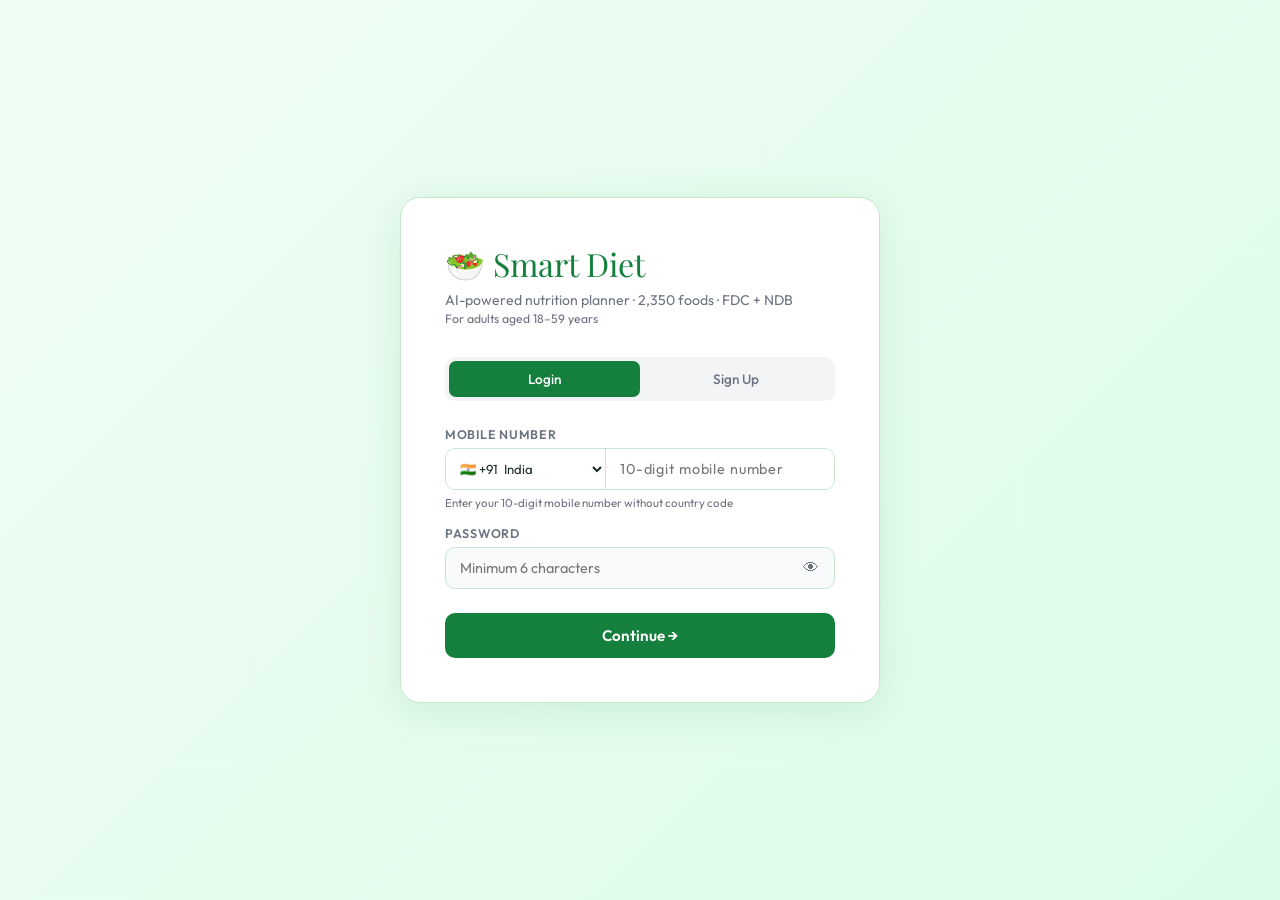
==== commit c452a08b: "Add FLIR ONE Pro thermal image capture" ====
--- a/index.html
+++ b/index.html
@@ -137,6 +137,30 @@
               <div class="rc-sub">ADA 2024 — low sugar, high fiber</div>
             </div>
           </label>
+        </div>
+      </div>
+
+      <!-- Thermal Imaging -->
+      <div class="form-group">
+        <label class="form-label">Thermal Imaging Device</label>
+        <div class="thermal-toggle-wrap">
+          <label class="thermal-card" id="tc-no" onclick="selectThermal('no')">
+            <input type="radio" name="thermal" id="therm-no" value="no" checked/>
+            <div>
+              <div class="rc-label">📷 Not Available</div>
+              <div class="rc-sub">Self-report mode only</div>
+            </div>
+          </label>
+          <label class="thermal-card" id="tc-yes" onclick="selectThermal('yes')">
+            <input type="radio" name="thermal" id="therm-yes" value="yes"/>
+            <div>
+              <div class="rc-label">🌡 FLIR ONE Pro</div>
+              <div class="rc-sub">Thermal + RGB feedback mode</div>
+            </div>
+          </label>
+        </div>
+        <div class="form-hint">
+          Thermal imaging captures postprandial skin temperature for objective adherence validation
         </div>
       </div>
 
@@ -225,12 +249,88 @@
     <div class="nav-tab"        id="tab-plan"     onclick="switchTab('plan')"    >🗓 Weekly Plan</div>
     <div class="nav-tab"        id="tab-summary"  onclick="switchTab('summary')" >📊 Nutrient Summary</div>
     <div class="nav-tab"        id="tab-overview" onclick="switchTab('overview')">📈 Weekly Overview</div>
+    <div class="nav-tab"        id="tab-thermal"  onclick="switchTab('thermal')">🌡 Thermal Log</div>
   </div>
 
   <!-- ════════════════════════════════════════════
        TAB 1 — MAIN MENU (personalised targets)
   ════════════════════════════════════════════ -->
   <div class="content" id="tab-content-menu">
+
+    <!-- ═══ DAILY DASHBOARD ═══ -->
+    <div id="daily-dashboard">
+
+      <!-- Top row: date + greeting -->
+      <div class="dash-header">
+        <div>
+          <div class="dash-date" id="dash-date">—</div>
+          <div class="dash-greeting" id="dash-greeting">Good morning!</div>
+        </div>
+        <div class="dash-day-badge" id="dash-day-badge">—</div>
+      </div>
+
+      <!-- Stats row: 4 quick-look cards -->
+      <div class="dash-stats-row">
+        <div class="dash-stat-card" id="dsc-cal">
+          <div class="dsc-icon">🔥</div>
+          <div class="dsc-val" id="dsc-cal-val">0</div>
+          <div class="dsc-lbl">kcal today</div>
+          <div class="dsc-sub" id="dsc-cal-sub">target: —</div>
+        </div>
+        <div class="dash-stat-card" id="dsc-meals">
+          <div class="dsc-icon">🍽</div>
+          <div class="dsc-val" id="dsc-meals-val">0/4</div>
+          <div class="dsc-lbl">meals logged</div>
+          <div class="dsc-sub" id="dsc-meals-sub">—</div>
+        </div>
+        <div class="dash-stat-card" id="dsc-nar">
+          <div class="dsc-icon">📊</div>
+          <div class="dsc-val" id="dsc-nar-val">—</div>
+          <div class="dsc-lbl">NAR score</div>
+          <div class="dsc-sub" id="dsc-nar-sub">nutrient adequacy</div>
+        </div>
+        <div class="dash-stat-card" id="dsc-streak">
+          <div class="dsc-icon">🏆</div>
+          <div class="dsc-val" id="dsc-streak-val">0</div>
+          <div class="dsc-lbl">day streak</div>
+          <div class="dsc-sub" id="dsc-streak-sub">days logged</div>
+        </div>
+      </div>
+
+      <!-- Today's meal status row -->
+      <div class="dash-section-title">Today's Meal Status</div>
+      <div class="dash-meals-row" id="dash-meals-row">
+        <!-- Rendered by renderMainMenu() -->
+      </div>
+
+      <!-- Today's recommended plan -->
+      <div class="dash-section-title" id="dash-plan-title" style="display:none">
+        Today's Recommended Meals
+      </div>
+      <div class="dash-plan-row" id="dash-plan-row"></div>
+
+      <!-- Nutrient progress bars for today -->
+      <div class="dash-section-title">Today's Nutrient Progress</div>
+      <div class="dash-nutrients" id="dash-nutrients">
+        <!-- Rendered by renderMainMenu() -->
+      </div>
+
+      <!-- Weekly progress mini heatmap -->
+      <div class="dash-section-title">This Week at a Glance</div>
+      <div class="dash-week-row" id="dash-week-row">
+        <!-- 7 day pills -->
+      </div>
+
+      <!-- Tips / insight card -->
+      <div class="dash-tip-card" id="dash-tip-card">
+        <span class="dash-tip-icon">💡</span>
+        <span class="dash-tip-text" id="dash-tip-text">Loading your personalised tip...</span>
+      </div>
+
+    </div>
+    <!-- ═══ END DAILY DASHBOARD ═══ -->
+
+    <div style="height:8px"></div>
     <div class="section-title">Ideal Nutrient Intake</div>
     <div class="section-sub">
       Personalised WHO/FAO + ADA 2024 targets for your profile.
@@ -358,6 +458,29 @@
       <span style="color:var(--amber);font-size:.8rem">(Sugar row inverted for diabetics — green = under limit)</span>
     </div>
     <div id="weekly-heatmap-wrap"></div>
+  </div>
+
+  <!-- ════════════════════════════════════════════
+       TAB 6 — THERMAL IMAGING LOG
+  ════════════════════════════════════════════ -->
+  <div class="content fade-in" id="tab-content-thermal" style="display:none">
+    <div class="section-title">🌡 Thermal Imaging Log</div>
+    <div class="section-sub">
+      Record postprandial thermal readings at T0 (pre-meal), T1 (15–20 min after) and T2 (45–60 min after).
+      These readings are used to validate dietary adherence and improve RL reward estimation.
+    </div>
+
+    <!-- Device status banner -->
+    <div class="thermal-device-banner" id="thermal-device-banner"></div>
+
+    <!-- Day selector -->
+    <div class="day-tabs-row" id="thermal-day-tabs"></div>
+
+    <!-- T0/T1/T2 capture cards -->
+    <div class="thermal-sessions-grid" id="thermal-sessions-grid"></div>
+
+    <!-- Today's thermal summary -->
+    <div class="thermal-summary-wrap" id="thermal-summary-wrap"></div>
   </div>
 
 </div><!-- /screen-app -->
@@ -538,6 +661,17 @@
   label.textContent = lv.label;
 }
 
+/** Thermal device selection */
+function selectThermal(val) {
+  var yes = document.getElementById('tc-yes');
+  var no  = document.getElementById('tc-no');
+  if (yes) yes.className = 'thermal-card' + (val==='yes' ? ' selected-thermal' : '');
+  if (no)  no.className  = 'thermal-card' + (val==='no'  ? ' selected-no'     : '');
+  var ry = document.getElementById('therm-yes'); if (ry) ry.checked = (val==='yes');
+  var rn = document.getElementById('therm-no');  if (rn) rn.checked = (val==='no');
+  document.getElementById('in-thermal').value = val;
+}
+
 /** Toggle password visibility */
 function togglePassword() {
   const inp = document.getElementById('in-pass');
@@ -548,6 +682,10 @@
 </script>
 
 <!-- Hidden select consumed by auth.js for diabetic value -->
+<select id="in-thermal" style="display:none">
+  <option value="no" selected>no</option>
+  <option value="yes">yes</option>
+</select>
 <select id="in-diabetic" style="display:none">
   <option value="no" selected>no</option>
   <option value="yes">yes</option>
--- a/css/styles.css
+++ b/css/styles.css
@@ -28,7 +28,7 @@
   position: sticky; top: 0; z-index: 200;
 }
 .logo { font-family: 'Playfair Display', serif; font-size: 1.3rem; color: #ffffff; letter-spacing: .02em; }
-.logo span { color: rgba(255,255,255,0.85); font-weight: 300; }
+.logo span { color: #ffffff; font-weight: 300; }
 .logo .db-badge { font-size: .6rem; font-weight: 300; color: var(--muted); margin-left: 6px; }
 .topbar-right { display: flex; gap: 8px; align-items: center; }
 .user-chip {
@@ -61,7 +61,7 @@
   border-bottom: 2px solid transparent; cursor: pointer; white-space: nowrap; transition: .15s;
 }
 .nav-tab:hover { color: var(--light); }
-.nav-tab.active { color: var(--green); border-bottom-color: var(--green); }
+.nav-tab.active { color: var(--green2); border-bottom-color: var(--green2); }
 
 .content { flex: 1; padding: 28px; max-width: 1200px; margin: 0 auto; width: 100%; }
 
@@ -75,7 +75,7 @@
   padding: 44px; width: 100%; max-width: 480px;
   box-shadow: 0 8px 40px rgba(21,128,61,.12);
 }
-.login-title { font-family: 'Playfair Display', serif; font-size: 2rem; color: var(--green); margin-bottom: 6px; }
+.login-title { font-family: 'Playfair Display', serif; font-size: 2rem; color: var(--green2); margin-bottom: 6px; }
 .login-sub { color: var(--muted); font-size: .88rem; margin-bottom: 30px; }
 
 .mode-toggle { display: flex; background: #f3f4f6; border-radius: 10px; padding: 4px; margin-bottom: 26px; }
@@ -199,7 +199,7 @@
 .login-err { color: var(--red); font-size: .8rem; margin-top: 10px; text-align: center; display: none; }
 
 /* ── SECTION TITLES ── */
-.section-title { font-family: 'Playfair Display', serif; font-size: 1.5rem; color: var(--green); margin-bottom: 6px; }
+.section-title { font-family: 'Playfair Display', serif; font-size: 1.5rem; color: var(--green2); margin-bottom: 6px; }
 .section-sub { color: var(--muted); font-size: .85rem; margin-bottom: 22px; }
 
 /* ── PROFILE BANNER (Main Menu) ── */
@@ -224,7 +224,7 @@
   border-radius: var(--radius); padding: 18px; text-align: center; border-top: 3px solid var(--green2);
 }
 .ideal-card .ic-icon { font-size: 1.6rem; margin-bottom: 8px; }
-.ideal-card .ic-name { font-family: 'Playfair Display', serif; font-size: .95rem; color: var(--green); margin-bottom: 12px; }
+.ideal-card .ic-name { font-family: 'Playfair Display', serif; font-size: .95rem; color: var(--green2); margin-bottom: 12px; }
 .ideal-card .ic-row { display: flex; justify-content: space-between; font-size: .74rem; padding: 3px 0; border-bottom: 1px solid var(--border); }
 .ideal-card .ic-row:last-child { border-bottom: none; }
 .ideal-card .ic-lbl { color: var(--muted); }
@@ -305,14 +305,14 @@
 /* ── Data table ── */
 .table-wrap { background: #ffffff; border: 1px solid var(--border); border-radius: var(--radius); overflow: hidden; margin-bottom: 20px; }
 .data-table { width: 100%; border-collapse: collapse; font-size: .8rem; }
-.data-table thead th { background: #166534; color: var(--muted); padding: 10px 14px; text-align: right; font-weight: 600; font-size: .74rem; text-transform: uppercase; letter-spacing: .05em; }
+.data-table thead th { background: #166534; color: #ffffff; padding: 10px 14px; text-align: right; font-weight: 600; font-size: .74rem; text-transform: uppercase; letter-spacing: .05em; }
 .data-table thead th:first-child { text-align: left; }
 .data-table tbody tr { border-bottom: 1px solid var(--border); transition: .1s; }
 .data-table tbody tr:last-child { border-bottom: none; }
 .data-table tbody tr:hover { background: #f0fdf4; }
 .data-table tbody td { padding: 10px 14px; text-align: right; color: var(--muted); }
 .data-table tbody td:first-child { text-align: left; color: var(--text); font-weight: 500; }
-.data-table tfoot td { padding: 10px 14px; text-align: right; font-weight: 700; color: var(--green2); background: #dcfce7; font-size: .82rem; }
+.data-table tfoot td { padding: 10px 14px; text-align: right; font-weight: 700; color: #166534; background: #dcfce7; font-size: .82rem; }
 .data-table tfoot td:first-child { text-align: left; }
 
 /* ── Bars ── */
@@ -344,10 +344,10 @@
 
 /* ── Weekly heatmap ── */
 .wh-row { display: grid; grid-template-columns: 110px repeat(7,1fr); gap: 6px; align-items: center; margin-bottom: 6px; }
-.wh-header { text-align: center; font-size: .72rem; font-weight: 700; color: var(--green); padding: 6px; background: #dcfce7; border-radius: 7px; }
+.wh-header { text-align: center; font-size: .72rem; font-weight: 700; color: #ffffff; padding: 6px; background: #15803d; border-radius: 7px; }
 .wh-label  { font-size: .74rem; font-weight: 600; color: var(--muted); }
 .wh-cell   { border-radius: 8px; padding: 7px 4px; text-align: center; font-size: .74rem; font-weight: 700; border: 1px solid var(--border); cursor: default; }
-.wh-cell.good  { background: #dcfce7; color: var(--green); border-color: #1a4d2a; }
+.wh-cell.good  { background: #15803d; color: #ffffff; border-color: #14532d; }
 .wh-cell.over  { background: #fee2e2;   color: var(--red);   border-color: #4d1a1a; }
 .wh-cell.low   { background: #fffbeb;          color: var(--amber); border-color: #4d3a0a; }
 .wh-cell.empty { background: #f9fafb;   color: var(--border); }
@@ -356,10 +356,10 @@
 .plan-grid { display: grid; grid-template-columns: 1fr 1fr; gap: 16px; }
 .plan-meal-card { background: #ffffff; border: 1px solid var(--border); border-radius: var(--radius); overflow: hidden; }
 .plan-meal-header { padding: 12px 16px; background: linear-gradient(135deg,#15803d,#166534); border-bottom: 1px solid var(--border); display: flex; justify-content: space-between; align-items: center; }
-.plan-meal-title  { font-size: .9rem; font-weight: 700; color: var(--text); }
+.plan-meal-title  { font-size: .9rem; font-weight: 700; color: #ffffff; }
 .plan-meal-status { font-size: .72rem; padding: 2px 9px; border-radius: 99px; }
-.status-ok       { background: var(--green-dim); color: var(--green); border: 1px solid var(--green2); }
-.status-skipped  { background: var(--red-dim);   color: var(--red);   border: 1px solid var(--red);   }
+.status-ok       { background: rgba(255,255,255,0.2); color: #ffffff; border: 1px solid rgba(255,255,255,0.5); }
+.status-skipped  { background: rgba(255,255,255,0.2); color: #fecaca; border: 1px solid rgba(255,255,255,0.4); }
 .status-adjusted { background: #fffbeb;          color: var(--amber); border: 1px solid var(--amber); }
 
 /* ── Stats strip ── */
@@ -391,6 +391,154 @@
 .fade-in { animation: fadeIn .3s ease both; }
 
 
+
+
+/* ================================================================
+   DAILY DASHBOARD
+   ================================================================ */
+
+#daily-dashboard {
+  margin-bottom: 32px;
+}
+
+/* ── Header: date + greeting ── */
+.dash-header {
+  display: flex; align-items: flex-start; justify-content: space-between;
+  margin-bottom: 18px; flex-wrap: wrap; gap: 10px;
+}
+.dash-date {
+  font-size: .82rem; color: var(--muted); font-weight: 500; margin-bottom: 3px;
+}
+.dash-greeting {
+  font-family: 'Playfair Display', serif; font-size: 1.6rem;
+  color: var(--text); font-weight: 700; line-height: 1.2;
+}
+.dash-day-badge {
+  background: var(--green2); color: #ffffff;
+  padding: 6px 16px; border-radius: 99px; font-size: .82rem; font-weight: 700;
+  white-space: nowrap; align-self: center;
+}
+
+/* ── 4 quick-stat cards ── */
+.dash-stats-row {
+  display: grid; grid-template-columns: repeat(4,1fr); gap: 12px; margin-bottom: 22px;
+}
+.dash-stat-card {
+  background: #ffffff; border: 1.5px solid #c8e6d0; border-radius: 14px;
+  padding: 16px 14px; text-align: center;
+  box-shadow: 0 2px 8px rgba(21,128,61,.06); transition: .15s;
+  cursor: default;
+}
+.dash-stat-card:hover { border-color: var(--green2); transform: translateY(-2px); }
+.dsc-icon { font-size: 1.4rem; margin-bottom: 6px; }
+.dsc-val  { font-family: 'Playfair Display', serif; font-size: 1.5rem; font-weight: 700; color: var(--green2); }
+.dsc-lbl  { font-size: .72rem; color: var(--muted); font-weight: 600; margin-top: 2px; }
+.dsc-sub  { font-size: .68rem; color: var(--muted); margin-top: 2px; }
+.dsc-val.amber { color: var(--amber); }
+.dsc-val.red   { color: var(--red);   }
+.dsc-val.blue  { color: var(--blue);  }
+
+/* ── Section titles inside dashboard ── */
+.dash-section-title {
+  font-size: .78rem; font-weight: 700; color: #15803d;
+  text-transform: uppercase; letter-spacing: .07em;
+  margin-bottom: 10px; margin-top: 4px;
+}
+
+/* ── Meal status row ── */
+.dash-meals-row {
+  display: grid; grid-template-columns: repeat(4,1fr); gap: 10px; margin-bottom: 20px;
+}
+.dash-meal-card {
+  background: #ffffff; border: 1.5px solid #c8e6d0; border-radius: 12px;
+  padding: 12px; text-align: center; position: relative;
+}
+.dash-meal-card.done    { border-color: var(--green2); background: #f0fdf4; }
+.dash-meal-card.skipped { border-color: var(--red);    background: #fff5f5; }
+.dash-meal-card.pending { border-color: #e5e7eb;       background: #fafafa; }
+.dmc-icon   { font-size: 1.3rem; margin-bottom: 4px; }
+.dmc-name   { font-size: .75rem; font-weight: 700; color: var(--text); margin-bottom: 3px; }
+.dmc-status { font-size: .68rem; color: var(--muted); }
+.dmc-cal    { font-size: .72rem; font-weight: 600; color: var(--green2); margin-top: 3px; }
+.dmc-badge  {
+  position: absolute; top: -6px; right: -6px;
+  width: 20px; height: 20px; border-radius: 50%;
+  display: flex; align-items: center; justify-content: center;
+  font-size: .65rem; font-weight: 700; border: 2px solid #fff;
+}
+.dmc-badge.done    { background: var(--green2); color: #fff; }
+.dmc-badge.skipped { background: var(--red);    color: #fff; }
+
+/* ── Today's plan row ── */
+.dash-plan-row {
+  display: grid; grid-template-columns: repeat(2,1fr); gap: 10px; margin-bottom: 20px;
+}
+.dash-plan-meal {
+  background: #f8fdf9; border: 1.5px solid #c8e6d0; border-radius: 12px; padding: 12px 14px;
+}
+.dpm-header { display: flex; align-items: center; gap: 6px; margin-bottom: 8px; }
+.dpm-icon   { font-size: 1rem; }
+.dpm-name   { font-size: .8rem; font-weight: 700; color: var(--green2); }
+.dpm-foods  { font-size: .75rem; color: var(--muted); line-height: 1.6; }
+.dpm-cal    { font-size: .72rem; font-weight: 700; color: var(--text); margin-top: 6px; }
+
+/* ── Nutrient progress bars ── */
+.dash-nutrients {
+  background: #ffffff; border: 1.5px solid #c8e6d0; border-radius: 14px;
+  padding: 16px 20px; margin-bottom: 20px;
+}
+.dash-nut-row {
+  display: flex; align-items: center; gap: 10px; margin-bottom: 10px;
+}
+.dash-nut-row:last-child { margin-bottom: 0; }
+.dn-label { font-size: .74rem; font-weight: 600; color: var(--muted); width: 72px; flex-shrink: 0; }
+.dn-track { flex: 1; height: 8px; background: #e5e7eb; border-radius: 99px; overflow: hidden; position: relative; }
+.dn-fill  { height: 100%; border-radius: 99px; transition: width .6s cubic-bezier(.4,0,.2,1); }
+.dn-fill.ok   { background: var(--green2); }
+.dn-fill.low  { background: var(--amber); }
+.dn-fill.over { background: var(--red); }
+.dn-nums { font-size: .72rem; color: var(--muted); width: 80px; text-align: right; flex-shrink: 0; }
+.dn-pct  { font-size: .68rem; font-weight: 700; width: 36px; text-align: right; flex-shrink: 0; }
+
+/* ── Weekly mini heatmap ── */
+.dash-week-row {
+  display: grid; grid-template-columns: repeat(7,1fr); gap: 8px; margin-bottom: 18px;
+}
+.dash-day-pill {
+  background: #f9fafb; border: 1.5px solid #e5e7eb; border-radius: 10px;
+  padding: 8px 4px; text-align: center; cursor: pointer; transition: .15s;
+}
+.dash-day-pill:hover { border-color: var(--green2); }
+.dash-day-pill.today  { border-color: var(--green2); background: #f0fdf4; }
+.dash-day-pill.logged { border-color: var(--green2); background: #15803d; color: #ffffff; }
+.dash-day-pill.missed { border-color: var(--amber);  background: #fffbeb; }
+.dash-day-pill.future { opacity: .45; }
+.ddp-name { font-size: .7rem; font-weight: 700; color: var(--muted); margin-bottom: 4px; }
+.dash-day-pill.logged .ddp-name,
+.dash-day-pill.logged .ddp-icon,
+.dash-day-pill.logged .ddp-cal { color: #ffffff; }
+.ddp-icon { font-size: 1rem; margin-bottom: 2px; }
+.ddp-cal  { font-size: .65rem; color: var(--muted); }
+
+/* ── Tip card ── */
+.dash-tip-card {
+  display: flex; align-items: flex-start; gap: 12px;
+  background: linear-gradient(135deg,#f0fdf4,#dcfce7);
+  border: 1.5px solid #86efac; border-radius: 14px;
+  padding: 14px 18px; margin-bottom: 8px;
+}
+.dash-tip-icon { font-size: 1.4rem; flex-shrink: 0; margin-top: 1px; }
+.dash-tip-text { font-size: .83rem; color: #166534; line-height: 1.55; font-weight: 500; }
+
+/* ── Responsive ── */
+@media (max-width: 700px) {
+  .dash-stats-row  { grid-template-columns: 1fr 1fr; }
+  .dash-meals-row  { grid-template-columns: 1fr 1fr; }
+  .dash-plan-row   { grid-template-columns: 1fr; }
+  .dash-week-row   { grid-template-columns: repeat(7,1fr); gap: 4px; }
+  .dash-greeting   { font-size: 1.2rem; }
+  .ddp-cal         { display: none; }
+}
 
 /* ── Height feet+inches selector ── */
 .height-input-wrap {
@@ -436,3 +584,183 @@
   .radio-group { flex-direction: column; }
   .profile-banner { flex-direction: column; align-items: flex-start; }
 }
+
+
+/* ================================================================
+   THERMAL IMAGING — FLIR ONE Pro Image Capture
+   ================================================================ */
+
+/* ── Protocol checklist ── */
+.thermal-checklist {
+  background: #fff8ec; border: 1.5px solid #fed7aa; border-radius: var(--radius);
+  padding: 14px 18px; margin-bottom: 18px;
+}
+.tcl-title {
+  font-size: .82rem; font-weight: 700; color: #92400e; margin-bottom: 10px;
+}
+.tcl-grid {
+  display: grid; grid-template-columns: repeat(3, 1fr); gap: 6px;
+}
+.tcl-item {
+  display: flex; align-items: center; gap: 6px;
+  font-size: .8rem; color: var(--text); cursor: pointer;
+}
+.tcl-item input { accent-color: var(--green2); width: 14px; height: 14px; }
+
+/* ── Signup toggle ── */
+.thermal-toggle-wrap { display: flex; gap: 10px; }
+.thermal-card {
+  flex: 1; display: flex; align-items: center; gap: 8px;
+  background: #ffffff; border: 1.5px solid var(--border);
+  border-radius: 10px; padding: 10px 14px; cursor: pointer; transition: .15s;
+}
+.thermal-card:hover { border-color: var(--green); }
+.thermal-card.selected-thermal { border-color: var(--amber); background: #fff8ec; }
+.thermal-card.selected-thermal .rc-label { color: var(--amber); }
+.thermal-card.selected-no { border-color: var(--green2); background: #f0fdf4; }
+.thermal-card.selected-no .rc-label { color: var(--green2); }
+.thermal-card input[type=radio] { accent-color: var(--green); width:16px; height:16px; }
+
+/* ── Device banner ── */
+.thermal-device-banner {
+  display: flex; align-items: center; gap: 14px;
+  border-radius: var(--radius); padding: 14px 18px; margin-bottom: 18px;
+  border: 1.5px solid; font-size: .85rem; flex-wrap: wrap;
+}
+.thermal-device-banner.has-thermal { background: #fff8ec; border-color: var(--amber); color: #92400e; }
+.thermal-device-banner.no-thermal  { background: #f9fafb; border-color: var(--border); color: var(--muted); }
+.tdb-icon { font-size: 1.6rem; flex-shrink: 0; }
+
+/* ── Session cards grid ── */
+.thermal-sessions-grid { display: grid; grid-template-columns: 1fr 1fr; gap: 18px; margin-bottom: 24px; }
+.thermal-session-card {
+  background: #ffffff; border: 1.5px solid var(--border);
+  border-radius: var(--radius); overflow: hidden;
+  box-shadow: 0 2px 8px rgba(0,0,0,.05);
+}
+.tsc-header {
+  padding: 12px 16px; background: #fff8ec; border-bottom: 1.5px solid #fed7aa;
+  display: flex; align-items: center; gap: 8px; flex-wrap: wrap;
+}
+.tsc-title { font-size: .9rem; font-weight: 700; color: var(--text); flex: 1; }
+.tsc-session-label { font-size: .7rem; color: var(--muted); }
+.tsc-badge { font-size: .72rem; font-weight: 700; padding: 3px 10px; border-radius: 99px; color: #fff; }
+.tsc-body { padding: 16px; }
+
+/* ── 3-column timepoints grid ── */
+.tsc-timepoints-grid { display: grid; grid-template-columns: repeat(3,1fr); gap: 10px; margin-bottom: 12px; }
+.tsc-timepoint-panel {
+  background: #f9fafb; border: 1px solid var(--border); border-radius: 10px; padding: 10px;
+}
+.tsc-tp-header { display: flex; align-items: center; gap: 6px; margin-bottom: 8px; }
+.tsc-tp-badge  {
+  background: var(--amber); color: #fff; font-size: .68rem; font-weight: 700;
+  padding: 2px 7px; border-radius: 99px; flex-shrink: 0;
+}
+.tsc-tp-label  { font-size: .7rem; color: var(--muted); line-height: 1.3; }
+
+/* ── Image upload zones ── */
+.tsc-img-row { display: grid; grid-template-columns: 1fr 1fr; gap: 6px; margin-bottom: 8px; }
+.tsc-img-zone {
+  border: 2px dashed var(--border); border-radius: 8px; min-height: 80px;
+  cursor: pointer; overflow: hidden; display: flex; flex-direction: column;
+  align-items: center; justify-content: center; transition: .15s; position: relative;
+}
+.tsc-img-zone:hover { border-color: var(--amber); background: #fff8ec; }
+.tsc-img-placeholder {
+  text-align: center; font-size: .68rem; color: var(--muted); padding: 8px 4px;
+  line-height: 1.5;
+}
+.tsc-img-placeholder span { display: block; }
+.tsc-img-hint { font-size: .62rem; color: var(--muted); margin-top: 2px; }
+.tsc-preview {
+  width: 100%; height: 80px; object-fit: cover; display: block;
+}
+.tsc-img-label {
+  font-size: .65rem; font-weight: 700; color: var(--green2);
+  padding: 2px 0; text-align: center; width: 100%; background: #f0fdf4;
+}
+
+/* ── Temperature input row ── */
+.tsc-temp-row { display: flex; align-items: center; gap: 6px; }
+.tsc-temp-label { font-size: .72rem; color: var(--muted); font-weight: 600; white-space: nowrap; }
+.tsc-input {
+  flex: 1; background: #ffffff; border: 1.5px solid var(--border); border-radius: 8px;
+  padding: 6px 8px; text-align: center; font-family: 'Outfit', sans-serif;
+  font-size: .95rem; font-weight: 600; color: var(--text); outline: none; transition: .15s;
+}
+.tsc-input:focus { border-color: var(--amber); }
+.tsc-unit { font-size: .75rem; color: var(--muted); font-weight: 600; }
+
+/* ── Delta row ── */
+.tsc-delta-row {
+  display: flex; gap: 12px; flex-wrap: wrap; background: #f0fdf4;
+  border: 1px solid #c8e6d0; border-radius: 8px; padding: 8px 12px;
+  font-size: .78rem; color: var(--muted); margin-bottom: 10px;
+}
+.tsc-delta-item { flex: 1; min-width: 130px; }
+
+/* ── Notes row ── */
+.tsc-notes-row { margin-bottom: 10px; }
+
+/* ── Metadata strip (mirrors protocol PER SAMPLE DATA) ── */
+.tsc-meta-strip {
+  display: flex; gap: 12px; flex-wrap: wrap;
+  background: #f1f5f9; border-radius: 8px; padding: 7px 12px;
+  font-size: .68rem; color: var(--muted); font-family: 'Consolas', monospace;
+}
+.tsc-meta-strip span { white-space: nowrap; }
+
+/* ── Summary ── */
+.thermal-summary-wrap { margin-top: 4px; }
+.thermal-summary-title {
+  font-size: .78rem; font-weight: 700; color: var(--green2);
+  text-transform: uppercase; letter-spacing: .07em; margin-bottom: 10px;
+}
+.thermal-summary-grid {
+  display: grid; grid-template-columns: repeat(6,1fr); gap: 10px; margin-bottom: 14px;
+}
+.thermal-stat-card {
+  background: #ffffff; border: 1.5px solid var(--border);
+  border-radius: var(--radius); padding: 12px; text-align: center;
+}
+.thermal-stat-card .tsc-val {
+  font-family: 'Playfair Display', serif; font-size: 1.3rem;
+  font-weight: 700; margin-bottom: 3px;
+}
+.thermal-stat-card .tsc-lbl { font-size: .68rem; color: var(--muted); font-weight: 500; }
+.thermal-insight {
+  display: flex; gap: 12px; align-items: flex-start;
+  background: #fff8ec; border: 1.5px solid #fed7aa;
+  border-radius: var(--radius); padding: 12px 16px;
+  font-size: .83rem; color: #92400e; margin-bottom: 16px;
+}
+.thermal-insight-icon { font-size: 1.3rem; flex-shrink: 0; }
+.thermal-empty {
+  text-align: center; padding: 40px; color: var(--muted); font-size: .88rem;
+  background: #f9fafb; border: 1.5px dashed var(--border); border-radius: var(--radius);
+  line-height: 2;
+}
+
+/* ── Performance comparison table ── */
+.perf-table-wrap { overflow-x: auto; }
+.perf-table {
+  width: 100%; border-collapse: collapse; font-size: .8rem; background: #fff;
+}
+.perf-table thead th {
+  background: #166534; color: #fff; padding: 9px 12px; text-align: center;
+  font-size: .74rem; text-transform: uppercase; letter-spacing: .04em;
+}
+.perf-table thead th:first-child { text-align: left; background: #14532d; }
+.perf-table tbody tr { border-bottom: 1px solid var(--border); }
+.perf-table tbody tr:hover { background: #f0fdf4; }
+.perf-table tbody td { padding: 9px 12px; text-align: center; color: var(--muted); }
+.perf-table tbody td:first-child { text-align: left; color: var(--text); }
+
+@media (max-width:900px) {
+  .thermal-sessions-grid { grid-template-columns: 1fr; }
+  .tsc-timepoints-grid   { grid-template-columns: 1fr; }
+  .thermal-summary-grid  { grid-template-columns: repeat(3,1fr); }
+  .tcl-grid              { grid-template-columns: 1fr 1fr; }
+  .thermal-toggle-wrap   { flex-direction: column; }
+}
